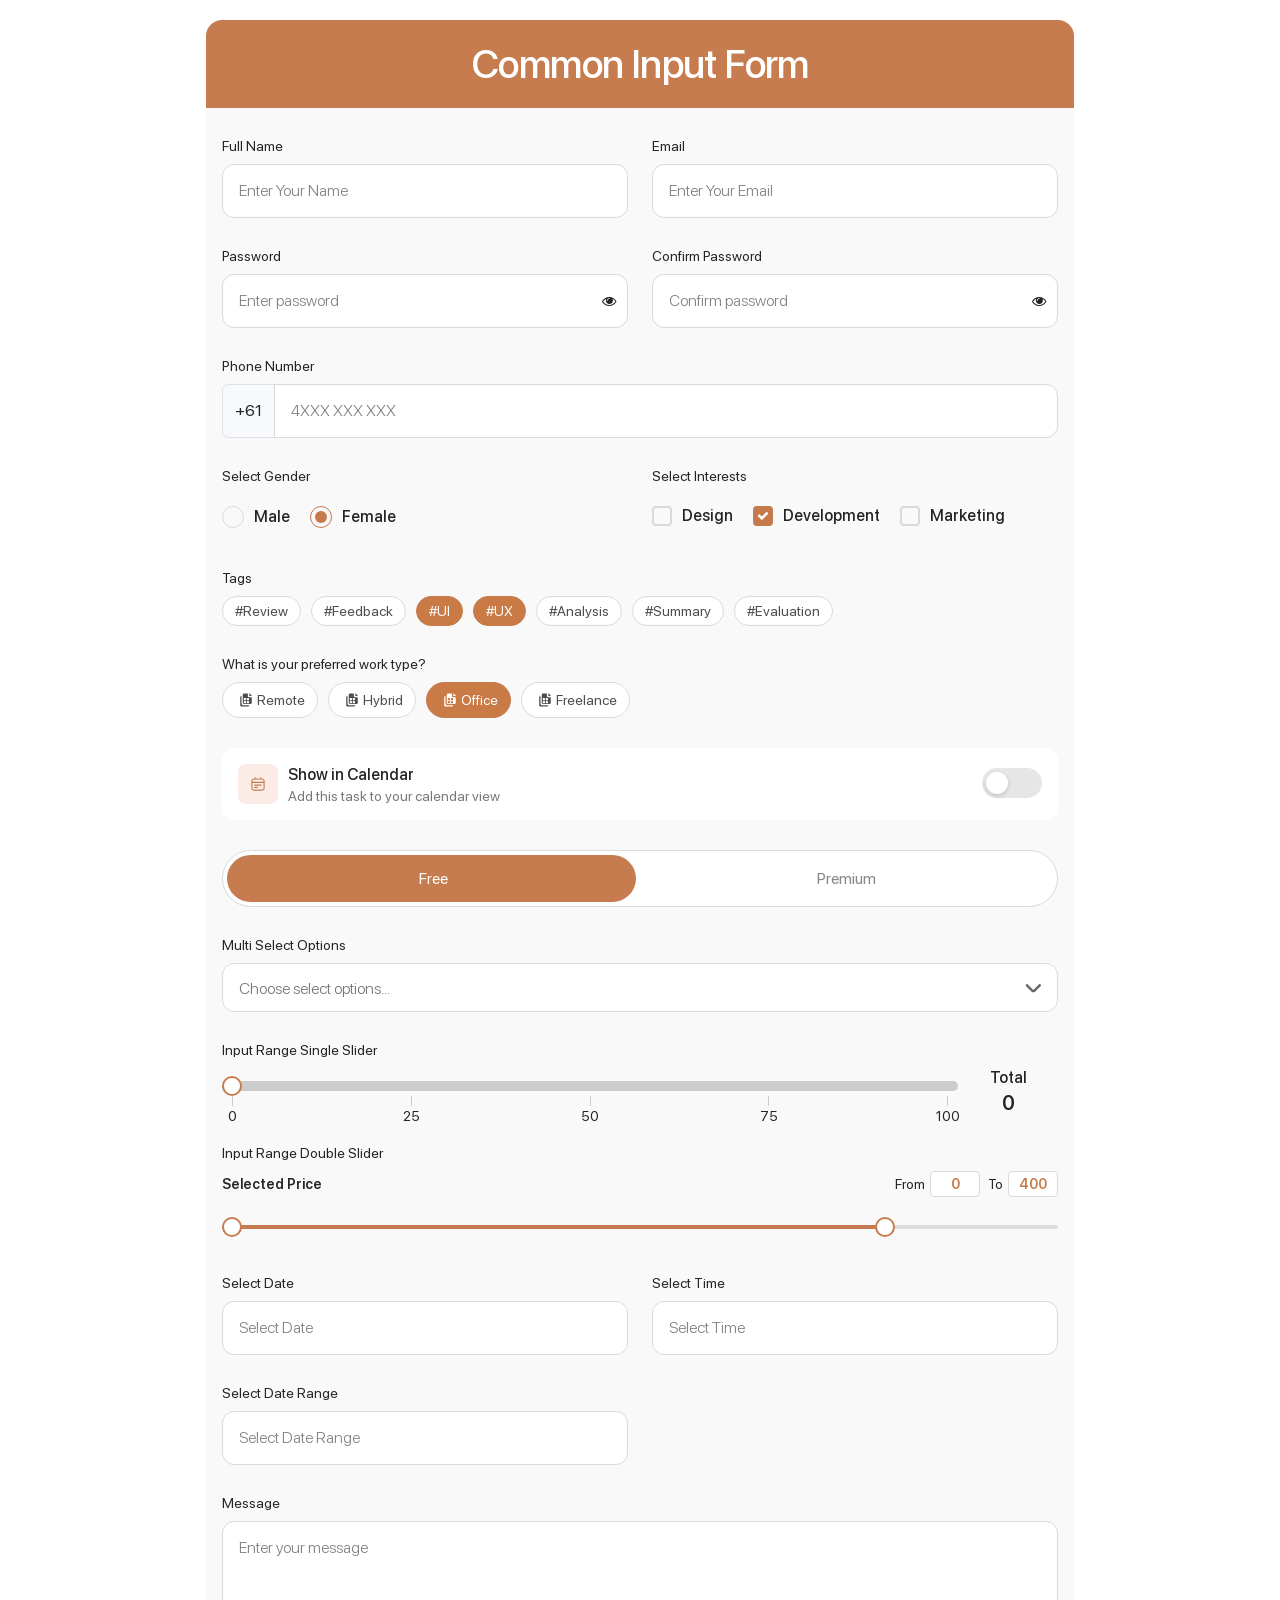
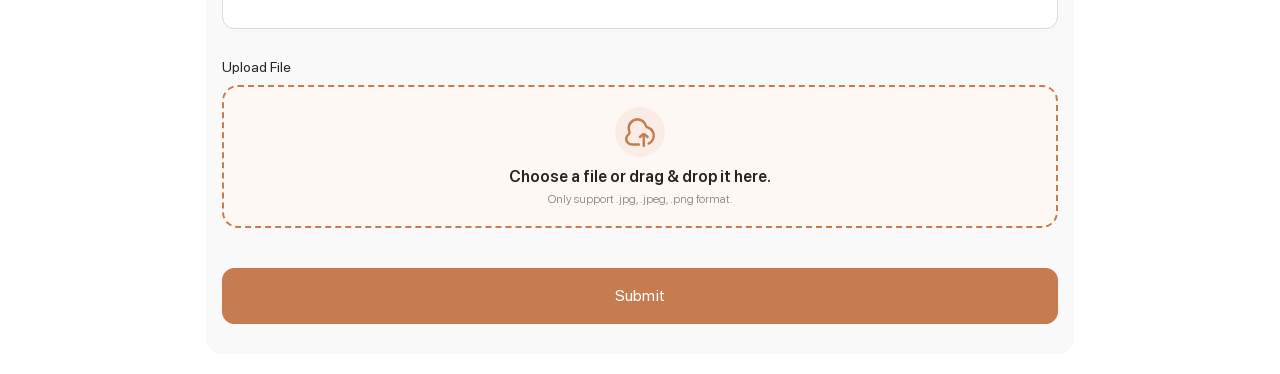
==== index.html @ 9db5db2c "keyboard hide on mobile when open date picker range" ====
<!DOCTYPE html>
<html lang="en">

<head>
    <meta charset="UTF-8">
    <meta name="viewport" content="width=device-width, initial-scale=1.0">
    <title>Common Input Form</title>

    <!-- FONT Family -->
    <link rel="stylesheet" type="text/css" href="assets/font/font-family/stylesheet.css">
    <link rel="stylesheet" type="text/css" href="assets/font/font-awesome/css/font-awesome.min.css">

    <!-- CSS Links -->
    <link rel="stylesheet" type="text/css" href="assets/css/bootstrap.min.css">
    <link rel="stylesheet" type="text/css" href="assets/css/bootstrap-datetimepicker.min.css">
    <link rel="stylesheet" type="text/css" href="assets/css/select2.min.css">
    <link rel="stylesheet" type="text/css" href="assets/css/flatpickr.min.css">
    <link rel="stylesheet" type="text/css" href="assets/css/style.css">
    <link rel="stylesheet" type="text/css" href="assets/css/media.css">

</head>

<body>
    <!-- Form -->
    <div class="form-container">
        <div class="form-wrapper">
            <div class="form-header">
                <h1 class="form-title mb-0">Common Input Form</h1>
            </div>
            <div class="form-body">
                <form action="" id="RegistrationForm" class="form">
                    <!-- Full Name & Email Field -->
                    <div class="row">
                        <div class="col-md-6">
                            <div class="field-group">
                                <label class="form-label">Full Name</label>
                                <input type="text" class="form-control border" placeholder="Enter Your Name"
                                    autocomplete="name" id="FullName">
                                <small class="error-msg" id="nameError"></small>
                            </div>

                        </div>
                        <div class="col-md-6">
                            <div class="field-group">
                                <label class="form-label">Email</label>
                                <input type="email" class="form-control border" placeholder="Enter Your Email"
                                    autocomplete="email" id="Email">
                                <small class="error-msg" id="emailError"></small>
                            </div>
                        </div>
                    </div>

                    <!-- Password Fields > Custom -->
                    <div class="row">
                        <div class="col-lg-6">
                            <div class="field-group">
                                <label class="form-label">Password</label>
                                <div class="password-wrapper">
                                    <input type="password" id="password" class="form-control border"
                                        placeholder="Enter password">
                                    <span class="toggle-password" data-target="password">
                                        <i class="fa fa-eye"></i>
                                    </span>
                                </div>
                                <small class="error-msg" id="passwordError"></small>
                            </div>
                        </div>
                        <div class="col-lg-6">
                            <!-- Confirm Password Field -->
                            <div class="field-group">
                                <label class="form-label">Confirm Password</label>
                                <div class="password-wrapper">
                                    <input type="password" id="confirmPassword" class="form-control border"
                                        placeholder="Confirm password">
                                    <span class="toggle-password" data-target="confirmPassword">
                                        <i class="fa fa-eye"></i>
                                    </span>
                                </div>
                                <small class="error-msg" id="confirmPasswordError"></small>
                            </div>
                        </div>
                    </div>
                    <!-- end -->

                    <!-- Phone number with country code (Australian format) > Custom -->
                    <div class="field-group">
                        <label class="form-label">Phone Number</label>
                        <div class="phone-wrapper">
                            <span class="country-code input-group-text">+61</span>
                            <input type="tel" id="phoneNumber" class="form-control border" placeholder="4XXX XXX XXX"
                                maxlength="12">
                        </div>
                        <small class="error-msg" id="phoneError"></small>
                    </div>
                    <!-- end -->


                    <!-- Radio Button & Checkbox v1 > Custom -->
                    <div class="row">
                        <div class="col-lg-6">
                            <!-- Radio Button > Custom -->
                            <div class="field-group">
                                <label class="form-label">Select Gender</label>
                                <div class="radio-field-wrap">
                                    <label class="option-item">
                                        <input type="radio" name="gender" value="male">
                                        <div class="radiobtn"></div>
                                        <div class="content">
                                            <h6 class="mb-0">Male</h6>
                                        </div>
                                    </label>

                                    <label class="option-item">
                                        <input type="radio" name="gender" value="female" checked>
                                        <div class="radiobtn"></div>
                                        <div class="content">
                                            <h6 class="mb-0">Female</h6>
                                        </div>
                                    </label>
                                </div>
                            </div>
                            <!-- end -->
                        </div>
                        <div class="col-lg-6">
                            <!-- Checkbox Button > Custom -->
                            <div class="field-group">
                                <label class="form-label">Select Interests</label>
                                <div class="radio-field-wrap">
                                    <label class="option-item">
                                        <input type="checkbox" value="design">
                                        <div class="checkmark"></div>
                                        <div class="content">
                                            <h6 class="mb-0">Design</h6>
                                        </div>
                                    </label>

                                    <label class="option-item">
                                        <input type="checkbox" value="development" checked>
                                        <div class="checkmark"></div>
                                        <div class="content">
                                            <h6 class="mb-0">Development</h6>
                                        </div>
                                    </label>

                                    <label class="option-item">
                                        <input type="checkbox" value="marketing">
                                        <div class="checkmark"></div>
                                        <div class="content">
                                            <h6 class="mb-0">Marketing</h6>
                                        </div>
                                    </label>
                                </div>
                            </div>

                            <!-- end -->
                        </div>
                    </div>

                    <!-- Tag-style Radio Button & Checkbox v2 > Custom -->
                    <div class="field-group">
                        <label class="form-label">Tags</label>
                        <div class="tag-group">
                            <label class="tag-item">
                                <input type="checkbox" id="tagReview" name="tags" value="Review">
                                <span class="tag">#Review</span>
                            </label>

                            <label class="tag-item">
                                <input type="checkbox" id="tagFeedback" name="tags" value="Feedback">
                                <span class="tag">#Feedback</span>
                            </label>

                            <label class="tag-item">
                                <input type="checkbox" id="tagUI" name="tags" value="UI" checked>
                                <span class="tag">#UI</span>
                            </label>

                            <label class="tag-item">
                                <input type="checkbox" id="tagUX" name="tags" value="UX" checked>
                                <span class="tag">#UX</span>
                            </label>

                            <label class="tag-item">
                                <input type="checkbox" id="tagAnalysis" name="tags" value="Analysis">
                                <span class="tag">#Analysis</span>
                            </label>

                            <label class="tag-item">
                                <input type="checkbox" id="tagSummary" name="tags" value="Summary">
                                <span class="tag">#Summary</span>
                            </label>

                            <label class="tag-item">
                                <input type="checkbox" id="tagEvaluation" name="tags" value="Evaluation">
                                <span class="tag">#Evaluation</span>
                            </label>
                        </div>

                        <small class="error-msg" id="tagError"></small>
                    </div>

                    <!-- Radio -->
                    <div class="field-group">
                        <label class="form-label">What is your preferred work type?</label>
                        <div class="tag-group">
                            <label class="tag-item">
                                <input type="radio" id="WorkRemote" name="WorkType" value="Remote">
                                <span class="tag">
                                    <svg class="tag-icon" fill="#4D4D4D" width="64px" height="64px"
                                        viewBox="0 0 100.00 100.00" xmlns="http://www.w3.org/2000/svg" stroke="#4D4D4D"
                                        stroke-width="0.001">
                                        <g id="SVGRepo_bgCarrier" stroke-width="0" />
                                        <g id="SVGRepo_tracerCarrier" stroke-linecap="round" stroke-linejoin="round"
                                            stroke="#4D4D4D" stroke-width="0.4" />
                                        <g id="SVGRepo_iconCarrier">
                                            <path
                                                d="M75.87,29.25l-9-8.88A1.13,1.13,0,0,0,66,20a1.39,1.39,0,0,0-1.38,1.38v6.38a3.89,3.89,0,0,0,3.87,3.87h6.37a1.39,1.39,0,0,0,1.38-1.38A1.66,1.66,0,0,0,75.87,29.25Z"
                                                fill-rule="evenodd" />
                                            <path
                                                d="M29.63,62.63v-31a5.84,5.84,0,0,0-5.88,5.75V74.12A5.87,5.87,0,0,0,29.63,80H58.75a5.84,5.84,0,0,0,5.88-5.75H41.25C34.88,74.25,29.63,74.25,29.63,62.63Z"
                                                fill-rule="evenodd" />
                                            <path
                                                d="M74.25,37.38H64.5a5.84,5.84,0,0,1-5.87-5.75V21.88A1.77,1.77,0,0,0,56.75,20H41.25a5.84,5.84,0,0,0-5.87,5.75V62.5a5.76,5.76,0,0,0,5.88,5.75H70.38a5.84,5.84,0,0,0,5.88-5.75V39.38A2,2,0,0,0,74.25,37.38ZM49.91,62.22a2.49,2.49,0,0,1-2.49,2.49h-5A2.49,2.49,0,0,1,40,62.22v-5a2.49,2.49,0,0,1,2.49-2.49h5a2.49,2.49,0,0,1,2.49,2.49Zm0-13.68A2.49,2.49,0,0,1,47.43,51h-5A2.49,2.49,0,0,1,40,48.54v-5a2.49,2.49,0,0,1,2.49-2.49h5a2.49,2.49,0,0,1,2.49,2.49ZM63.59,62.22A2.49,2.49,0,0,1,61.1,64.7h-5a2.49,2.49,0,0,1-2.49-2.49v-5a2.49,2.49,0,0,1,2.49-2.49h5a2.49,2.49,0,0,1,2.49,2.49Zm0-13.68A2.49,2.49,0,0,1,61.1,51h-5a2.49,2.49,0,0,1-2.49-2.49v-5a2.49,2.49,0,0,1,2.49-2.49h5a2.49,2.49,0,0,1,2.49,2.49Z"
                                                fill-rule="evenodd" />
                                        </g>
                                    </svg>
                                    Remote
                                </span>
                            </label>

                            <label class="tag-item">
                                <input type="radio" id="WorkHybrid" name="WorkType" value="Hybrid">
                                <span class="tag">
                                    <svg class="tag-icon" fill="#4D4D4D" width="64px" height="64px"
                                        viewBox="0 0 100.00 100.00" xmlns="http://www.w3.org/2000/svg" stroke="#4D4D4D"
                                        stroke-width="0.001">
                                        <g id="SVGRepo_bgCarrier" stroke-width="0" />
                                        <g id="SVGRepo_tracerCarrier" stroke-linecap="round" stroke-linejoin="round"
                                            stroke="#4D4D4D" stroke-width="0.4" />
                                        <g id="SVGRepo_iconCarrier">
                                            <path
                                                d="M75.87,29.25l-9-8.88A1.13,1.13,0,0,0,66,20a1.39,1.39,0,0,0-1.38,1.38v6.38a3.89,3.89,0,0,0,3.87,3.87h6.37a1.39,1.39,0,0,0,1.38-1.38A1.66,1.66,0,0,0,75.87,29.25Z"
                                                fill-rule="evenodd" />
                                            <path
                                                d="M29.63,62.63v-31a5.84,5.84,0,0,0-5.88,5.75V74.12A5.87,5.87,0,0,0,29.63,80H58.75a5.84,5.84,0,0,0,5.88-5.75H41.25C34.88,74.25,29.63,74.25,29.63,62.63Z"
                                                fill-rule="evenodd" />
                                            <path
                                                d="M74.25,37.38H64.5a5.84,5.84,0,0,1-5.87-5.75V21.88A1.77,1.77,0,0,0,56.75,20H41.25a5.84,5.84,0,0,0-5.87,5.75V62.5a5.76,5.76,0,0,0,5.88,5.75H70.38a5.84,5.84,0,0,0,5.88-5.75V39.38A2,2,0,0,0,74.25,37.38ZM49.91,62.22a2.49,2.49,0,0,1-2.49,2.49h-5A2.49,2.49,0,0,1,40,62.22v-5a2.49,2.49,0,0,1,2.49-2.49h5a2.49,2.49,0,0,1,2.49,2.49Zm0-13.68A2.49,2.49,0,0,1,47.43,51h-5A2.49,2.49,0,0,1,40,48.54v-5a2.49,2.49,0,0,1,2.49-2.49h5a2.49,2.49,0,0,1,2.49,2.49ZM63.59,62.22A2.49,2.49,0,0,1,61.1,64.7h-5a2.49,2.49,0,0,1-2.49-2.49v-5a2.49,2.49,0,0,1,2.49-2.49h5a2.49,2.49,0,0,1,2.49,2.49Zm0-13.68A2.49,2.49,0,0,1,61.1,51h-5a2.49,2.49,0,0,1-2.49-2.49v-5a2.49,2.49,0,0,1,2.49-2.49h5a2.49,2.49,0,0,1,2.49,2.49Z"
                                                fill-rule="evenodd" />
                                        </g>
                                    </svg>
                                    Hybrid
                                </span>
                            </label>

                            <label class="tag-item">
                                <input type="radio" id="WorkOffice" name="WorkType" value="Office" checked>
                                <span class="tag">
                                    <svg class="tag-icon" fill="#4D4D4D" width="64px" height="64px"
                                        viewBox="0 0 100.00 100.00" xmlns="http://www.w3.org/2000/svg" stroke="#4D4D4D"
                                        stroke-width="0.001">
                                        <g id="SVGRepo_bgCarrier" stroke-width="0" />
                                        <g id="SVGRepo_tracerCarrier" stroke-linecap="round" stroke-linejoin="round"
                                            stroke="#4D4D4D" stroke-width="0.4" />
                                        <g id="SVGRepo_iconCarrier">
                                            <path
                                                d="M75.87,29.25l-9-8.88A1.13,1.13,0,0,0,66,20a1.39,1.39,0,0,0-1.38,1.38v6.38a3.89,3.89,0,0,0,3.87,3.87h6.37a1.39,1.39,0,0,0,1.38-1.38A1.66,1.66,0,0,0,75.87,29.25Z"
                                                fill-rule="evenodd" />
                                            <path
                                                d="M29.63,62.63v-31a5.84,5.84,0,0,0-5.88,5.75V74.12A5.87,5.87,0,0,0,29.63,80H58.75a5.84,5.84,0,0,0,5.88-5.75H41.25C34.88,74.25,29.63,74.25,29.63,62.63Z"
                                                fill-rule="evenodd" />
                                            <path
                                                d="M74.25,37.38H64.5a5.84,5.84,0,0,1-5.87-5.75V21.88A1.77,1.77,0,0,0,56.75,20H41.25a5.84,5.84,0,0,0-5.87,5.75V62.5a5.76,5.76,0,0,0,5.88,5.75H70.38a5.84,5.84,0,0,0,5.88-5.75V39.38A2,2,0,0,0,74.25,37.38ZM49.91,62.22a2.49,2.49,0,0,1-2.49,2.49h-5A2.49,2.49,0,0,1,40,62.22v-5a2.49,2.49,0,0,1,2.49-2.49h5a2.49,2.49,0,0,1,2.49,2.49Zm0-13.68A2.49,2.49,0,0,1,47.43,51h-5A2.49,2.49,0,0,1,40,48.54v-5a2.49,2.49,0,0,1,2.49-2.49h5a2.49,2.49,0,0,1,2.49,2.49ZM63.59,62.22A2.49,2.49,0,0,1,61.1,64.7h-5a2.49,2.49,0,0,1-2.49-2.49v-5a2.49,2.49,0,0,1,2.49-2.49h5a2.49,2.49,0,0,1,2.49,2.49Zm0-13.68A2.49,2.49,0,0,1,61.1,51h-5a2.49,2.49,0,0,1-2.49-2.49v-5a2.49,2.49,0,0,1,2.49-2.49h5a2.49,2.49,0,0,1,2.49,2.49Z"
                                                fill-rule="evenodd" />
                                        </g>
                                    </svg>
                                    Office
                                </span>
                            </label>

                            <label class="tag-item">
                                <input type="radio" id="WorkFreelance" name="WorkType" value="Freelance">
                                <span class="tag">
                                    <svg class="tag-icon" fill="#4D4D4D" width="64px" height="64px"
                                        viewBox="0 0 100.00 100.00" xmlns="http://www.w3.org/2000/svg" stroke="#4D4D4D"
                                        stroke-width="0.001">
                                        <g id="SVGRepo_bgCarrier" stroke-width="0" />
                                        <g id="SVGRepo_tracerCarrier" stroke-linecap="round" stroke-linejoin="round"
                                            stroke="#4D4D4D" stroke-width="0.4" />
                                        <g id="SVGRepo_iconCarrier">
                                            <path
                                                d="M75.87,29.25l-9-8.88A1.13,1.13,0,0,0,66,20a1.39,1.39,0,0,0-1.38,1.38v6.38a3.89,3.89,0,0,0,3.87,3.87h6.37a1.39,1.39,0,0,0,1.38-1.38A1.66,1.66,0,0,0,75.87,29.25Z"
                                                fill-rule="evenodd" />
                                            <path
                                                d="M29.63,62.63v-31a5.84,5.84,0,0,0-5.88,5.75V74.12A5.87,5.87,0,0,0,29.63,80H58.75a5.84,5.84,0,0,0,5.88-5.75H41.25C34.88,74.25,29.63,74.25,29.63,62.63Z"
                                                fill-rule="evenodd" />
                                            <path
                                                d="M74.25,37.38H64.5a5.84,5.84,0,0,1-5.87-5.75V21.88A1.77,1.77,0,0,0,56.75,20H41.25a5.84,5.84,0,0,0-5.87,5.75V62.5a5.76,5.76,0,0,0,5.88,5.75H70.38a5.84,5.84,0,0,0,5.88-5.75V39.38A2,2,0,0,0,74.25,37.38ZM49.91,62.22a2.49,2.49,0,0,1-2.49,2.49h-5A2.49,2.49,0,0,1,40,62.22v-5a2.49,2.49,0,0,1,2.49-2.49h5a2.49,2.49,0,0,1,2.49,2.49Zm0-13.68A2.49,2.49,0,0,1,47.43,51h-5A2.49,2.49,0,0,1,40,48.54v-5a2.49,2.49,0,0,1,2.49-2.49h5a2.49,2.49,0,0,1,2.49,2.49ZM63.59,62.22A2.49,2.49,0,0,1,61.1,64.7h-5a2.49,2.49,0,0,1-2.49-2.49v-5a2.49,2.49,0,0,1,2.49-2.49h5a2.49,2.49,0,0,1,2.49,2.49Zm0-13.68A2.49,2.49,0,0,1,61.1,51h-5a2.49,2.49,0,0,1-2.49-2.49v-5a2.49,2.49,0,0,1,2.49-2.49h5a2.49,2.49,0,0,1,2.49,2.49Z"
                                                fill-rule="evenodd" />
                                        </g>
                                    </svg>
                                    Freelance
                                </span>
                            </label>
                        </div>
                        <small class="error-msg" id="WorkTypeError"></small>
                    </div>

                    <!-- Toggle Button Fields > Custom -->
                    <div class="field-group">
                        <div class="toggle-card">
                            <div class="toggle-content">
                                <div class="icon-box">
                                    <img src="./assets/images/cal-img.svg" alt="">
                                </div>
                                <div class="text-content">
                                    <span class="subtitle">Show in Calendar</span>
                                    <p class="mt-1 mb-0">Add this task to your calendar view</p>
                                </div>
                            </div>

                            <label class="switch">
                                <input type="checkbox" id="calendarToggle" class="checkbox">
                                <span class="toggleslide"></span>
                            </label>
                        </div>
                    </div>
                    <!-- end -->

                    <!-- Toggle Input Switch > Custom -->
                    <div class="field-group">
                        <div class="switch-toggle-wrap">
                            <label class="switch-toggle-label free">
                                <input type="radio" name="plan" value="free" checked>
                                <span class="labeltext">Free</span>
                            </label>

                            <label class="switch-toggle-label premium">
                                <input type="radio" name="plan" value="premium">
                                <span class="labeltext">Premium</span>
                            </label>
                            <span class="slide-bg"></span>
                        </div>
                    </div>
                    <!-- end -->

                    <!-- Multi Select Dropdown Fields > Custom -->
                    <div class="field-group">
                        <label class="form-label">Multi Select Options</label>
                        <div class="custom-multiselect">
                            <select name="customSelect" id="customSelect" class="form-control border" multiple>
                                <option value="Meetings">#Meetings</option>
                                <option value="Work">#Work</option>
                                <option value="Clients">#Clients</option>
                                <option value="Review">#Review</option>
                                <option value="Feedback">#Feedback</option>
                                <option value="Analysis">#Analysis</option>
                            </select>
                        </div>
                    </div>
                    <!-- end -->

                    <!-- Input Range Single Slider -->
                    <div class="field-group">
                        <label class="form-label">Input Range Single Slider</label>
                        <div class="input-range-slider">

                            <div class="range-slider">
                                <input type="range" min="0" max="100" value="0" class="range-input" id="range"
                                    step="25" />
                                <div class="sliderticks">
                                    <span>0</span>
                                    <span>25</span>
                                    <span>50</span>
                                    <span>75</span>
                                    <span>100</span>
                                </div>
                            </div>

                            <div class="total-value">
                                <p class="mb-1">Total</p>
                                <div class="value">0</div>
                            </div>
                        </div>
                    </div>
                    <!-- end -->

                    <!-- Input Range Double Slider -->
                    <div class="field-group">
                        <label class="form-label">Input Range Double Slider</label>
                        <div class="double-range-slider">
                            <div class="vals-row">
                                <p class="mb-0 fw-semibold">Selected Price</p>
                                <div class="value-selected-range">
                                    <span class="val-badge" id="val_min">From
                                        <input type="number" class="marktext" id="input_min" value="0" min="0"
                                            max="500" />
                                    </span>
                                    <span class="val-badge" id="val_max">To
                                        <input type="number" class="marktext" id="input_max" value="400" min="0"
                                            max="500" />
                                    </span>
                                </div>
                            </div>
                            <!-- <div id="minMsg"></div> -->

                            <div class="double-range-wrap range-slider">
                                <div class="track-bg"></div>
                                <div class="track-fill" id="fill"></div>
                                <input type="range" min="0" max="500" value="0" class="range-input" id="range_min"
                                    step="1" />
                                <input type="range" min="0" max="500" value="400" class="range-input" id="range_max"
                                    step="1" />
                            </div>
                        </div>
                    </div>
                    <!-- end -->

                    <!-- Date Picker using flatpickr library-->
                    <!-- <div class="field-group">
                        <label class="form-label">Select Date</label>
                        <input id="datepicker" placeholder="Select date" class="form-control border datepicker">
                    </div> -->

                    <!-- Custom Create Date,Time Picker -->
                    <div class="field-group">
                        <div class="row">
                            <div class="col-sm-6 mb-3 mb-sm-0">
                                <div class="custom-datetime">
                                    <label class="form-label">Select Date</label>
                                    <input type="text" class="form-control border custom_date_pickr" id="myDatePicker"
                                        name="myDatePicker" placeholder="Select Date">
                                </div>
                            </div>
                            <div class="col-sm-6 mb-sm-0">
                                <div class="custom-datetime">
                                    <label class="form-label">Select Time</label>
                                    <input type="text" class="form-control border custom_time_pickr" id="myTimePicker"
                                        name="myTimePicker" placeholder="Select Time">
                                </div>
                            </div>
                        </div>
                    </div>

                    <!-- Custom Create Date range Picker -->
                    <div class="field-group">
                        <div class="row">
                            <div class="col-sm-6 mb-sm-0">
                                <div class="custom-datetime">
                                    <label class="form-label">Select Date Range</label>
                                    <div class="input-daterange">
                                        <input type="text" class="form-control border custom_date_range_pickr"
                                            id="myDateRange" name="myDateRange" placeholder="Select Date Range">
                                    </div>
                                </div>
                            </div>
                        </div>
                    </div>

                    <!-- Textarea Field -->
                    <div class="field-group">
                        <label class="form-label">Message</label>
                        <textarea class="form-control border" placeholder="Enter your message" id="message"
                            name="message" rows="4" maxlength="200"></textarea>
                        <small class="error-msg" id="messageError"></small>
                    </div>
                    <!-- end -->

                    <!-- Upload Document > Custom -->
                    <div class="field-group file-upload-field">
                        <label class="form-label">Upload File</label>
                        <div class="upload-box" id="uploadBox">
                            <input type="file" id="fileInput" multiple hidden>
                            <img src="assets/images/file-upload-icon.svg" alt="file upload icon"
                                class="file-upload-icon">
                            <p>Choose a file or drag & drop it here.</p>
                            <small>Only support .jpg, .jpeg, .png format.</small>
                        </div>
                        <div id="filePreview"></div>
                    </div>

                    <!-- end -->

                    <button type="submit" id="submitBtn" class="btn btn-submit">
                        <span class="btn-submittext">Submit</span>
                        <span class="btn-loader"></span>
                    </button>
                    <!-- Success Message -->
                    <span id="formMsg" class="form-msg"></span>

                </form>
            </div>
        </div>
    </div>

    <!-- JS Script Links -->
    <script src="assets/js/jquery.min.js"></script>
    <script src="assets/js/moment.min.js"></script>
    <script src="assets/js/bootstrap.bundle.min.js"></script>
    <script src="assets/js/select2.min.js"></script>
    <script src="assets/js/flatpickr.js"></script>
    <script src="assets/js/bootstrap-datetimepicker.min.js"></script>
    <script src="assets/js/custom.js" defer></script>

</body>

</html>
---- assets/font/font-family/stylesheet.css ----
@font-face {
    font-family: 'SFProDisplay';
    src: url('SFProDisplay-Semibold.woff2') format('woff2'),
        url('SFProDisplay-Semibold.woff') format('woff');
    font-weight: 600;
    font-style: normal;
    font-display: swap;
}

@font-face {
    font-family: 'SFProDisplay';
    src: url('SFProDisplay-Bold.woff2') format('woff2'),
        url('SFProDisplay-Bold.woff') format('woff');
    font-weight: bold;
    font-style: normal;
    font-display: swap;
}

@font-face {
    font-family: 'SFProDisplay';
    src: url('SFProDisplay-Medium.woff2') format('woff2'),
        url('SFProDisplay-Medium.woff') format('woff');
    font-weight: 500;
    font-style: normal;
    font-display: swap;
}

@font-face {
    font-family: 'SFProDisplay';
    src: url('SFProDisplay-Regular.woff2') format('woff2'),
        url('SFProDisplay-Regular.woff') format('woff');
    font-weight: normal;
    font-style: normal;
    font-display: swap;
}

@font-face {
    font-family: 'SFProDisplay';
    src: url('SFProDisplay-Thin.woff2') format('woff2'),
        url('SFProDisplay-Thin.woff') format('woff');
    font-weight: 100;
    font-style: normal;
    font-display: swap;
}

@font-face {
    font-family: 'SFProDisplay';
    src: url('SFProDisplay-Light.woff2') format('woff2'),
        url('SFProDisplay-Light.woff') format('woff');
    font-weight: 300;
    font-style: normal;
    font-display: swap;
}
---- assets/css/flatpickr.min.css ----
.flatpickr-calendar{background:transparent;opacity:0;display:none;text-align:center;visibility:hidden;padding:0;-webkit-animation:none;animation:none;direction:ltr;border:0;font-size:14px;line-height:24px;border-radius:5px;position:absolute;width:307.875px;-webkit-box-sizing:border-box;box-sizing:border-box;-ms-touch-action:manipulation;touch-action:manipulation;background:#fff;-webkit-box-shadow:1px 0 0 #e6e6e6,-1px 0 0 #e6e6e6,0 1px 0 #e6e6e6,0 -1px 0 #e6e6e6,0 3px 13px rgba(0,0,0,0.08);box-shadow:1px 0 0 #e6e6e6,-1px 0 0 #e6e6e6,0 1px 0 #e6e6e6,0 -1px 0 #e6e6e6,0 3px 13px rgba(0,0,0,0.08)}.flatpickr-calendar.open,.flatpickr-calendar.inline{opacity:1;max-height:640px;visibility:visible}.flatpickr-calendar.open{display:inline-block;z-index:99999}.flatpickr-calendar.animate.open{-webkit-animation:fpFadeInDown 300ms cubic-bezier(.23,1,.32,1);animation:fpFadeInDown 300ms cubic-bezier(.23,1,.32,1)}.flatpickr-calendar.inline{display:block;position:relative;top:2px}.flatpickr-calendar.static{position:absolute;top:calc(100% + 2px)}.flatpickr-calendar.static.open{z-index:999;display:block}.flatpickr-calendar.multiMonth .flatpickr-days .dayContainer:nth-child(n+1) .flatpickr-day.inRange:nth-child(7n+7){-webkit-box-shadow:none !important;box-shadow:none !important}.flatpickr-calendar.multiMonth .flatpickr-days .dayContainer:nth-child(n+2) .flatpickr-day.inRange:nth-child(7n+1){-webkit-box-shadow:-2px 0 0 #e6e6e6,5px 0 0 #e6e6e6;box-shadow:-2px 0 0 #e6e6e6,5px 0 0 #e6e6e6}.flatpickr-calendar .hasWeeks .dayContainer,.flatpickr-calendar .hasTime .dayContainer{border-bottom:0;border-bottom-right-radius:0;border-bottom-left-radius:0}.flatpickr-calendar .hasWeeks .dayContainer{border-left:0}.flatpickr-calendar.hasTime .flatpickr-time{height:40px;border-top:1px solid #e6e6e6}.flatpickr-calendar.noCalendar.hasTime .flatpickr-time{height:auto}.flatpickr-calendar:before,.flatpickr-calendar:after{position:absolute;display:block;pointer-events:none;border:solid transparent;content:'';height:0;width:0;left:22px}.flatpickr-calendar.rightMost:before,.flatpickr-calendar.arrowRight:before,.flatpickr-calendar.rightMost:after,.flatpickr-calendar.arrowRight:after{left:auto;right:22px}.flatpickr-calendar.arrowCenter:before,.flatpickr-calendar.arrowCenter:after{left:50%;right:50%}.flatpickr-calendar:before{border-width:5px;margin:0 -5px}.flatpickr-calendar:after{border-width:4px;margin:0 -4px}.flatpickr-calendar.arrowTop:before,.flatpickr-calendar.arrowTop:after{bottom:100%}.flatpickr-calendar.arrowTop:before{border-bottom-color:#e6e6e6}.flatpickr-calendar.arrowTop:after{border-bottom-color:#fff}.flatpickr-calendar.arrowBottom:before,.flatpickr-calendar.arrowBottom:after{top:100%}.flatpickr-calendar.arrowBottom:before{border-top-color:#e6e6e6}.flatpickr-calendar.arrowBottom:after{border-top-color:#fff}.flatpickr-calendar:focus{outline:0}.flatpickr-wrapper{position:relative;display:inline-block}.flatpickr-months{display:-webkit-box;display:-webkit-flex;display:-ms-flexbox;display:flex}.flatpickr-months .flatpickr-month{background:transparent;color:rgba(0,0,0,0.9);fill:rgba(0,0,0,0.9);height:34px;line-height:1;text-align:center;position:relative;-webkit-user-select:none;-moz-user-select:none;-ms-user-select:none;user-select:none;overflow:hidden;-webkit-box-flex:1;-webkit-flex:1;-ms-flex:1;flex:1}.flatpickr-months .flatpickr-prev-month,.flatpickr-months .flatpickr-next-month{-webkit-user-select:none;-moz-user-select:none;-ms-user-select:none;user-select:none;text-decoration:none;cursor:pointer;position:absolute;top:0;height:34px;padding:10px;z-index:3;color:rgba(0,0,0,0.9);fill:rgba(0,0,0,0.9)}.flatpickr-months .flatpickr-prev-month.flatpickr-disabled,.flatpickr-months .flatpickr-next-month.flatpickr-disabled{display:none}.flatpickr-months .flatpickr-prev-month i,.flatpickr-months .flatpickr-next-month i{position:relative}.flatpickr-months .flatpickr-prev-month.flatpickr-prev-month,.flatpickr-months .flatpickr-next-month.flatpickr-prev-month{/*
      /*rtl:begin:ignore*/left:0/*
      /*rtl:end:ignore*/}/*
      /*rtl:begin:ignore*/
/*
      /*rtl:end:ignore*/
.flatpickr-months .flatpickr-prev-month.flatpickr-next-month,.flatpickr-months .flatpickr-next-month.flatpickr-next-month{/*
      /*rtl:begin:ignore*/right:0/*
      /*rtl:end:ignore*/}/*
      /*rtl:begin:ignore*/
/*
      /*rtl:end:ignore*/
.flatpickr-months .flatpickr-prev-month:hover,.flatpickr-months .flatpickr-next-month:hover{color:#959ea9}.flatpickr-months .flatpickr-prev-month:hover svg,.flatpickr-months .flatpickr-next-month:hover svg{fill:#f64747}.flatpickr-months .flatpickr-prev-month svg,.flatpickr-months .flatpickr-next-month svg{width:14px;height:14px}.flatpickr-months .flatpickr-prev-month svg path,.flatpickr-months .flatpickr-next-month svg path{-webkit-transition:fill .1s;transition:fill .1s;fill:inherit}.numInputWrapper{position:relative;height:auto}.numInputWrapper input,.numInputWrapper span{display:inline-block}.numInputWrapper input{width:100%}.numInputWrapper input::-ms-clear{display:none}.numInputWrapper input::-webkit-outer-spin-button,.numInputWrapper input::-webkit-inner-spin-button{margin:0;-webkit-appearance:none}.numInputWrapper span{position:absolute;right:0;width:14px;padding:0 4px 0 2px;height:50%;line-height:50%;opacity:0;cursor:pointer;border:1px solid rgba(57,57,57,0.15);-webkit-box-sizing:border-box;box-sizing:border-box}.numInputWrapper span:hover{background:rgba(0,0,0,0.1)}.numInputWrapper span:active{background:rgba(0,0,0,0.2)}.numInputWrapper span:after{display:block;content:"";position:absolute}.numInputWrapper span.arrowUp{top:0;border-bottom:0}.numInputWrapper span.arrowUp:after{border-left:4px solid transparent;border-right:4px solid transparent;border-bottom:4px solid rgba(57,57,57,0.6);top:26%}.numInputWrapper span.arrowDown{top:50%}.numInputWrapper span.arrowDown:after{border-left:4px solid transparent;border-right:4px solid transparent;border-top:4px solid rgba(57,57,57,0.6);top:40%}.numInputWrapper span svg{width:inherit;height:auto}.numInputWrapper span svg path{fill:rgba(0,0,0,0.5)}.numInputWrapper:hover{background:rgba(0,0,0,0.05)}.numInputWrapper:hover span{opacity:1}.flatpickr-current-month{font-size:135%;line-height:inherit;font-weight:300;color:inherit;position:absolute;width:75%;left:12.5%;padding:7.48px 0 0 0;line-height:1;height:34px;display:inline-block;text-align:center;-webkit-transform:translate3d(0,0,0);transform:translate3d(0,0,0)}.flatpickr-current-month span.cur-month{font-family:inherit;font-weight:700;color:inherit;display:inline-block;margin-left:.5ch;padding:0}.flatpickr-current-month span.cur-month:hover{background:rgba(0,0,0,0.05)}.flatpickr-current-month .numInputWrapper{width:6ch;width:7ch\0;display:inline-block}.flatpickr-current-month .numInputWrapper span.arrowUp:after{border-bottom-color:rgba(0,0,0,0.9)}.flatpickr-current-month .numInputWrapper span.arrowDown:after{border-top-color:rgba(0,0,0,0.9)}.flatpickr-current-month input.cur-year{background:transparent;-webkit-box-sizing:border-box;box-sizing:border-box;color:inherit;cursor:text;padding:0 0 0 .5ch;margin:0;display:inline-block;font-size:inherit;font-family:inherit;font-weight:300;line-height:inherit;height:auto;border:0;border-radius:0;vertical-align:initial;-webkit-appearance:textfield;-moz-appearance:textfield;appearance:textfield}.flatpickr-current-month input.cur-year:focus{outline:0}.flatpickr-current-month input.cur-year[disabled],.flatpickr-current-month input.cur-year[disabled]:hover{font-size:100%;color:rgba(0,0,0,0.5);background:transparent;pointer-events:none}.flatpickr-current-month .flatpickr-monthDropdown-months{appearance:menulist;background:transparent;border:none;border-radius:0;box-sizing:border-box;color:inherit;cursor:pointer;font-size:inherit;font-family:inherit;font-weight:300;height:auto;line-height:inherit;margin:-1px 0 0 0;outline:none;padding:0 0 0 .5ch;position:relative;vertical-align:initial;-webkit-box-sizing:border-box;-webkit-appearance:menulist;-moz-appearance:menulist;width:auto}.flatpickr-current-month .flatpickr-monthDropdown-months:focus,.flatpickr-current-month .flatpickr-monthDropdown-months:active{outline:none}.flatpickr-current-month .flatpickr-monthDropdown-months:hover{background:rgba(0,0,0,0.05)}.flatpickr-current-month .flatpickr-monthDropdown-months .flatpickr-monthDropdown-month{background-color:transparent;outline:none;padding:0}.flatpickr-weekdays{background:transparent;text-align:center;overflow:hidden;width:100%;display:-webkit-box;display:-webkit-flex;display:-ms-flexbox;display:flex;-webkit-box-align:center;-webkit-align-items:center;-ms-flex-align:center;align-items:center;height:28px}.flatpickr-weekdays .flatpickr-weekdaycontainer{display:-webkit-box;display:-webkit-flex;display:-ms-flexbox;display:flex;-webkit-box-flex:1;-webkit-flex:1;-ms-flex:1;flex:1}span.flatpickr-weekday{cursor:default;font-size:90%;background:transparent;color:rgba(0,0,0,0.54);line-height:1;margin:0;text-align:center;display:block;-webkit-box-flex:1;-webkit-flex:1;-ms-flex:1;flex:1;font-weight:bolder}.dayContainer,.flatpickr-weeks{padding:1px 0 0 0}.flatpickr-days{position:relative;overflow:hidden;display:-webkit-box;display:-webkit-flex;display:-ms-flexbox;display:flex;-webkit-box-align:start;-webkit-align-items:flex-start;-ms-flex-align:start;align-items:flex-start;width:307.875px}.flatpickr-days:focus{outline:0}.dayContainer{padding:0;outline:0;text-align:left;width:307.875px;min-width:307.875px;max-width:307.875px;-webkit-box-sizing:border-box;box-sizing:border-box;display:inline-block;display:-ms-flexbox;display:-webkit-box;display:-webkit-flex;display:flex;-webkit-flex-wrap:wrap;flex-wrap:wrap;-ms-flex-wrap:wrap;-ms-flex-pack:justify;-webkit-justify-content:space-around;justify-content:space-around;-webkit-transform:translate3d(0,0,0);transform:translate3d(0,0,0);opacity:1}.dayContainer + .dayContainer{-webkit-box-shadow:-1px 0 0 #e6e6e6;box-shadow:-1px 0 0 #e6e6e6}.flatpickr-day{background:none;border:1px solid transparent;border-radius:150px;-webkit-box-sizing:border-box;box-sizing:border-box;color:#393939;cursor:pointer;font-weight:400;width:14.2857143%;-webkit-flex-basis:14.2857143%;-ms-flex-preferred-size:14.2857143%;flex-basis:14.2857143%;max-width:39px;height:39px;line-height:39px;margin:0;display:inline-block;position:relative;-webkit-box-pack:center;-webkit-justify-content:center;-ms-flex-pack:center;justify-content:center;text-align:center}.flatpickr-day.inRange,.flatpickr-day.prevMonthDay.inRange,.flatpickr-day.nextMonthDay.inRange,.flatpickr-day.today.inRange,.flatpickr-day.prevMonthDay.today.inRange,.flatpickr-day.nextMonthDay.today.inRange,.flatpickr-day:hover,.flatpickr-day.prevMonthDay:hover,.flatpickr-day.nextMonthDay:hover,.flatpickr-day:focus,.flatpickr-day.prevMonthDay:focus,.flatpickr-day.nextMonthDay:focus{cursor:pointer;outline:0;background:#e6e6e6;border-color:#e6e6e6}.flatpickr-day.today{border-color:#959ea9}.flatpickr-day.today:hover,.flatpickr-day.today:focus{border-color:#959ea9;background:#959ea9;color:#fff}.flatpickr-day.selected,.flatpickr-day.startRange,.flatpickr-day.endRange,.flatpickr-day.selected.inRange,.flatpickr-day.startRange.inRange,.flatpickr-day.endRange.inRange,.flatpickr-day.selected:focus,.flatpickr-day.startRange:focus,.flatpickr-day.endRange:focus,.flatpickr-day.selected:hover,.flatpickr-day.startRange:hover,.flatpickr-day.endRange:hover,.flatpickr-day.selected.prevMonthDay,.flatpickr-day.startRange.prevMonthDay,.flatpickr-day.endRange.prevMonthDay,.flatpickr-day.selected.nextMonthDay,.flatpickr-day.startRange.nextMonthDay,.flatpickr-day.endRange.nextMonthDay{background:#569ff7;-webkit-box-shadow:none;box-shadow:none;color:#fff;border-color:#569ff7}.flatpickr-day.selected.startRange,.flatpickr-day.startRange.startRange,.flatpickr-day.endRange.startRange{border-radius:50px 0 0 50px}.flatpickr-day.selected.endRange,.flatpickr-day.startRange.endRange,.flatpickr-day.endRange.endRange{border-radius:0 50px 50px 0}.flatpickr-day.selected.startRange + .endRange:not(:nth-child(7n+1)),.flatpickr-day.startRange.startRange + .endRange:not(:nth-child(7n+1)),.flatpickr-day.endRange.startRange + .endRange:not(:nth-child(7n+1)){-webkit-box-shadow:-10px 0 0 #569ff7;box-shadow:-10px 0 0 #569ff7}.flatpickr-day.selected.startRange.endRange,.flatpickr-day.startRange.startRange.endRange,.flatpickr-day.endRange.startRange.endRange{border-radius:50px}.flatpickr-day.inRange{border-radius:0;-webkit-box-shadow:-5px 0 0 #e6e6e6,5px 0 0 #e6e6e6;box-shadow:-5px 0 0 #e6e6e6,5px 0 0 #e6e6e6}.flatpickr-day.flatpickr-disabled,.flatpickr-day.flatpickr-disabled:hover,.flatpickr-day.prevMonthDay,.flatpickr-day.nextMonthDay,.flatpickr-day.notAllowed,.flatpickr-day.notAllowed.prevMonthDay,.flatpickr-day.notAllowed.nextMonthDay{color:rgba(57,57,57,0.3);background:transparent;border-color:transparent;cursor:default}.flatpickr-day.flatpickr-disabled,.flatpickr-day.flatpickr-disabled:hover{cursor:not-allowed;color:rgba(57,57,57,0.1)}.flatpickr-day.week.selected{border-radius:0;-webkit-box-shadow:-5px 0 0 #569ff7,5px 0 0 #569ff7;box-shadow:-5px 0 0 #569ff7,5px 0 0 #569ff7}.flatpickr-day.hidden{visibility:hidden}.rangeMode .flatpickr-day{margin-top:1px}.flatpickr-weekwrapper{float:left}.flatpickr-weekwrapper .flatpickr-weeks{padding:0 12px;-webkit-box-shadow:1px 0 0 #e6e6e6;box-shadow:1px 0 0 #e6e6e6}.flatpickr-weekwrapper .flatpickr-weekday{float:none;width:100%;line-height:28px}.flatpickr-weekwrapper span.flatpickr-day,.flatpickr-weekwrapper span.flatpickr-day:hover{display:block;width:100%;max-width:none;color:rgba(57,57,57,0.3);background:transparent;cursor:default;border:none}.flatpickr-innerContainer{display:block;display:-webkit-box;display:-webkit-flex;display:-ms-flexbox;display:flex;-webkit-box-sizing:border-box;box-sizing:border-box;overflow:hidden}.flatpickr-rContainer{display:inline-block;padding:0;-webkit-box-sizing:border-box;box-sizing:border-box}.flatpickr-time{text-align:center;outline:0;display:block;height:0;line-height:40px;max-height:40px;-webkit-box-sizing:border-box;box-sizing:border-box;overflow:hidden;display:-webkit-box;display:-webkit-flex;display:-ms-flexbox;display:flex}.flatpickr-time:after{content:"";display:table;clear:both}.flatpickr-time .numInputWrapper{-webkit-box-flex:1;-webkit-flex:1;-ms-flex:1;flex:1;width:40%;height:40px;float:left}.flatpickr-time .numInputWrapper span.arrowUp:after{border-bottom-color:#393939}.flatpickr-time .numInputWrapper span.arrowDown:after{border-top-color:#393939}.flatpickr-time.hasSeconds .numInputWrapper{width:26%}.flatpickr-time.time24hr .numInputWrapper{width:49%}.flatpickr-time input{background:transparent;-webkit-box-shadow:none;box-shadow:none;border:0;border-radius:0;text-align:center;margin:0;padding:0;height:inherit;line-height:inherit;color:#393939;font-size:14px;position:relative;-webkit-box-sizing:border-box;box-sizing:border-box;-webkit-appearance:textfield;-moz-appearance:textfield;appearance:textfield}.flatpickr-time input.flatpickr-hour{font-weight:bold}.flatpickr-time input.flatpickr-minute,.flatpickr-time input.flatpickr-second{font-weight:400}.flatpickr-time input:focus{outline:0;border:0}.flatpickr-time .flatpickr-time-separator,.flatpickr-time .flatpickr-am-pm{height:inherit;float:left;line-height:inherit;color:#393939;font-weight:bold;width:2%;-webkit-user-select:none;-moz-user-select:none;-ms-user-select:none;user-select:none;-webkit-align-self:center;-ms-flex-item-align:center;align-self:center}.flatpickr-time .flatpickr-am-pm{outline:0;width:18%;cursor:pointer;text-align:center;font-weight:400}.flatpickr-time input:hover,.flatpickr-time .flatpickr-am-pm:hover,.flatpickr-time input:focus,.flatpickr-time .flatpickr-am-pm:focus{background:#eee}.flatpickr-input[readonly]{cursor:pointer}@-webkit-keyframes fpFadeInDown{from{opacity:0;-webkit-transform:translate3d(0,-20px,0);transform:translate3d(0,-20px,0)}to{opacity:1;-webkit-transform:translate3d(0,0,0);transform:translate3d(0,0,0)}}@keyframes fpFadeInDown{from{opacity:0;-webkit-transform:translate3d(0,-20px,0);transform:translate3d(0,-20px,0)}to{opacity:1;-webkit-transform:translate3d(0,0,0);transform:translate3d(0,0,0)}}
---- assets/css/style.css ----
body {
    background-color: #fff;
    font-family: 'SFProDisplay', sans-serif;
    font-weight: 400;
    font-size: 14px;
    line-height: normal;
    color: #242424;
}

*,
html {
    margin: 0px;
    padding: 0px;
}

a {
    color: #242424;
    display: inline-block;
}

a:hover,
a:active {
    color: #242424;
    text-decoration: none;
}

a,
*:hover,
*:focus,
*:active :focus {
    text-decoration: none;
    outline: none !important;
    outline-offset: 0 !important;
}

::-webkit-scrollbar {
    width: 5px;
    background-color: #fff;
}

::-webkit-scrollbar-thumb {
    background-color: #C3C3C3;
}

a img,
img {
    border: none;
    outline: none !important;
    outline-offset: 0 !important;
}

a,
i,
input {
    transition: all 0.4s ease-in-out 0s;
    -webkit-transition: all 0.4s ease-in-out 0s;
    -moz-transition: all 0.4s ease-in-out 0s;
    -o-transition: all 0.4s ease-in-out 0s;
    -ms-transition: all 0.4s ease-in-out 0s;
}

.btn {
    background-color: #C67C4E;
    padding: 19px 20px;
    border: 1px solid #C67C4E;
    color: #fff;
    line-height: 1;
    font-size: 16px;
    font-weight: 400;
    letter-spacing: 0.2px;
    font-family: 'SFProDisplay', sans-serif;
    text-transform: capitalize;
    box-shadow: none;
    min-width: 185px;
    text-align: center;
    align-items: center;
    justify-content: center;
    display: flex;
    border-radius: 12px;
    cursor: pointer !important;
    transition: all .4s ease-in-out 0s;
    -moz-transition: all .4s ease-in-out 0s;
    -webkit-transition: all .4s ease-in-out 0s;
    -o-transition: all .4s ease-in-out 0s;
}

.btn:active {
    background: #C67C4E !important;
    color: #fff !important;
    border-color: #C67C4E !important;
}

.btn:hover,
.btn:focus {
    background: #C3C3C3 !important;
    color: #242424 !important;
    box-shadow: none;
    outline: none;
    border-color: #C3C3C3 !important;
}

.btn:focus-visible {
    outline: none !important;
    box-shadow: none !important;
}

/* Form & Input Style 
==================================================== */
textarea.form-control {
    padding-right: 5px;
    resize: none;
    overflow: auto;
    height: 90px;
}

/* Label CSS */
label.form-label {
    font-size: 14px;
    color: #242424;
    margin-bottom: 10px;
}

.dropdown-item.active,
.dropdown-item:active {
    background-color: inherit !important;
    color: inherit !important;
}

/* Password Icon Start */
.password-icon i {
    color: #666666;
    font-size: 18px;
    cursor: pointer;
    position: absolute;
    right: 15px;
    top: 0;
    bottom: 0;
    margin: auto;
    height: 18px;
}

.password-icon {
    position: relative;
}

.field-group {
    margin-bottom: 30px;
    position: relative;
}

.form>.field-group:last-of-type {
    margin-bottom: 0;
}

.form-control[disabled] {
    opacity: 0.5;
}

.form-control.border,
.select2-container .select2-selection--multiple {
    background-color: #fff;
    border: 1px solid #D8DADC !important;
    border-radius: 12px;
    box-shadow: none;
    -webkit-box-shadow: none;
    -moz-box-shadow: none;
    font-size: 16px;
    color: #242424;
    -webkit-appearance: none;
    font-family: 'SFProDisplay', sans-serif;
    font-weight: 300;
    padding: 14px 16px;
}

/* Focus CSS */
.form-control.border:focus,
.form-select.border:focus,
.select2-container .select2-selection--multiple:focus {
    box-shadow: none;
    -webkit-box-shadow: none;
    -moz-box-shadow: none;
    border-color: #C67C4E !important;
}

/* Placeholder CSS */
.form-control.border::placeholder {
    color: #808080;
    font-weight: 300;
    font-size: 16px;
}

.form-control.border::-moz-placeholder {
    color: #808080;
    font-weight: 300;
    font-size: 16px;
}

.form-control.border:-ms-input-placeholder {
    color: #808080;
    font-weight: 300;
    font-size: 16px;
}

.form-control.border::-webkit-input-placeholder {
    color: #808080;
    font-weight: 300;
    font-size: 16px;
}

.form-control.border::-o-input-placeholder {
    color: #808080;
    font-weight: 300;
    font-size: 16px;
}

textarea.form-control.border {
    height: 108px;
}

/* ── Universal (Chrome, Edge, Opera) ── */
input:autofill,
input::-webkit-autofill,
input::-webkit-autofill:hover,
input::-webkit-autofill:focus,
textarea::-webkit-autofill,
textarea::-webkit-autofill:hover,
textarea::-webkit-autofill:focus,
select::-webkit-autofill,
select::-webkit-autofill:hover,
select::-webkit-autofill:focus {
    -webkit-box-shadow: 0 0 0px 1000px #fff inset !important;
}

/* ── Fix Safari autofill yellow background ── */
input:autofill,
input:-webkit-autofill-strong-password,
input:-webkit-autofill-strong-password-viewable,
input:-webkit-autofill-and-obscured {
    background-color: #fff !important;
    border-color: #C67C4E !important;
    transition: background-color 5000s ease-in-out 0s;
}

/* ── Safari autofill input icon remove ── */
input::-webkit-contacts-auto-fill-button {
    visibility: hidden;
    display: none !important;
    pointer-events: none;
    position: absolute;
    right: 0;
}

/* ── Firefox autofill fix ── */
input:-moz-autofill,
input:-moz-autofill-preview {
    filter: none !important;
    background-color: #ffffff !important;
    transition: background-color 5000s ease-in-out 0s;
}



/************* Multi Select Dropdown > Custom *************/
.select2-container .select2-search--inline .select2-search__field {
    margin: 0;
    font-size: 16px;
    font-weight: 300;
    font-family: 'SFProDisplay', sans-serif;
}

.select2-container .select2-selection--multiple .select2-selection__rendered {
    display: inline-flex;
    gap: 4px 6px;
    flex-wrap: wrap;
    margin-bottom: 0;
}

.select2-container--default .select2-selection--multiple .select2-selection__choice {
    padding: 6px 12px;
    margin: 0;
    border-radius: 50px;
    line-height: 1;
    border-color: #c47a4a;
    font-size: 14px;
    color: #fff;
    font-weight: 400;
    background-color: #c47a4a;
    display: inline-flex;
    align-items: center;
    flex-direction: row-reverse;
}

.select2-container--default .select2-selection--multiple .select2-selection__choice__display {
    padding: 0;
}

.select2-container--default .select2-selection--multiple .select2-selection__choice__remove {
    position: static;
    border: none;
    padding: 0 0 0 6px;
    color: #fff;
}

.select2-container--default .select2-selection--multiple .select2-selection__choice__remove:hover,
.select2-container--default .select2-selection--multiple .select2-selection__choice__remove:focus {
    background-color: transparent;
    color: #fff;
}

.select2-results__option--selectable {
    padding: 8px 16px;
}

.select2-container--default .select2-results__option--highlighted.select2-results__option--selectable {
    background-color: #C67C4E;
}

.select2-dropdown {
    border-color: #D8DADC;
}

.select2-container .select2-selection--multiple .select2-selection__clear {
    color: #c67c4e;
    margin-top: 0;
    font-size: 1.3em;
    height: auto;
}

.select2-selection.select2-selection--multiple.select2-selection--clearable>.select2-search.select2-search--inline {
    display: none;
}

.select2-selection--multiple::after {
    position: absolute;
    content: "";
    right: 16px;
    top: 16px;
    width: 16px;
    height: 16px;
    background-image: url(../images/btnnav-icon.svg);
    background-repeat: no-repeat;
    background-size: 100%;
    background-position: center;
    transition: transform 0.3s ease;
}

.select2-selection--multiple[aria-expanded="true"]::after {
    transform: scaleY(-1);
    -webkit-transform: scaleY(-1);
    -moz-transform: scaleY(-1);
    -ms-transform: scaleY(-1);
    -o-transform: scaleY(-1);
}

/* WebKit (Chrome, Safari, Edge) */
.select2-container--default .select2-results>.select2-results__options::-webkit-scrollbar {
    width: 4px;
}

.select2-container--default .select2-results>.select2-results__options::-webkit-scrollbar-track {
    background: #f1f1f1;
    border-radius: 10px;
}

.select2-container--default .select2-results>.select2-results__options::-webkit-scrollbar-thumb {
    background: #C67C4E;
    border-radius: 10px;
}

.select2-container--default .select2-results>.select2-results__options::-webkit-scrollbar-thumb:hover {
    background: #a85f35;
}

/* Firefox */
.select2-container--default .select2-results>.select2-results__options {
    scrollbar-width: thin;
    scrollbar-color: #dddddd;
}

/* new */
.custom-multiselect .select-box,
.arrow-input-wrap {
    position: relative;
    width: 100%;
}

.arrow-input-wrap::after {
    content: "";
    position: absolute;
    right: 18px;
    top: 50%;
    width: 16px;
    height: 16px;
    background-image: url(../images/btnnav-icon.svg);
    background-repeat: no-repeat;
    background-size: 100%;
    background-position-y: center;
    transform: translateY(-50%);
    -webkit-transform: translateY(-50%);
    -moz-transform: translateY(-50%);
    -ms-transform: translateY(-50%);
    -o-transform: translateY(-50%);
}

.custom-multiselect .dropdown {
    display: none;
    width: 100%;
    border: 1px solid #D8DADC;
    background: #fff;
    max-height: 200px;
    overflow-y: auto;
    padding: 16px 16px;
    border-radius: 12px;
    box-shadow: 2px 4px 15px 0 rgba(0, 0, 0, 10%);
    margin-top: 8px;
}

.custom-multiselect .dropdown::-webkit-scrollbar {
    width: 4px;
}

.custom-multiselect .dropdown::-webkit-scrollbar-track {
    background: transparent;
}

.custom-multiselect .dropdown::-webkit-scrollbar-thumb {
    background-color: #ccc;
    border-radius: 10px;
}

.custom-multiselect .dropdown .checkbox {
    display: flex;
    align-items: center;
    gap: 10px;
    cursor: pointer;
    margin-bottom: 10px;
    padding-bottom: 10px;
    border-bottom: 1px dashed #D8DADC;
}

.custom-multiselect .dropdown .checkbox:last-child {
    border-bottom: 0;
    padding-bottom: 0;
    margin-bottom: 0;
}

.custom-multiselect .dropdown .checkbox span {
    display: block;
}

.custom-multiselect input[type="checkbox"] {
    display: none !important;
}

.checkmark {
    width: 20px;
    height: 20px;
    border: 2px solid #D8DADC;
    border-radius: 4px;
    display: inline-block;
    position: relative;
}

.checkmark::after {
    content: "\f00c";
    position: absolute;
    font: normal normal normal 14px / 1 FontAwesome;
    width: 100%;
    height: 100%;
    transform: scale(0);
    -moz-transform: scale(0);
    -ms-transform: scale(0);
    -o-transform: scale(0);
    opacity: 0;
    font-size: 12px;
    display: flex;
    align-items: center;
    justify-content: center;
    transform-origin: center;
    will-change: transform;
    transition: all 0.3s cubic-bezier(0.4, 0, 0.2, 1);
    -webkit-transition: all 0.3s cubic-bezier(0.4, 0, 0.2, 1);
    -moz-transition: all 0.3s cubic-bezier(0.4, 0, 0.2, 1);
    -ms-transition: all 0.3s cubic-bezier(0.4, 0, 0.2, 1);
    -o-transition: all 0.3s cubic-bezier(0.4, 0, 0.2, 1);
}

/* When checked */
label input:checked+.checkmark,
label input:checked~.checkmark {
    background-color: #c47a4a;
    border-color: #c47a4a;
}

label input:checked+.checkmark::after,
label input:checked~.checkmark::after {
    opacity: 1;
    color: #fff;
    transform: scale(1);
    -webkit-transform: scale(1);
    -moz-transform: scale(1);
    -ms-transform: scale(1);
    -o-transform: scale(1);
}

.custom-multiselect .selected-tags {
    display: flex;
    flex-wrap: wrap;
    gap: 0 5px;
}

.custom-multiselect .selected-tags .tag {
    font-size: 14px;
    background-color: #C67C4E;
    border-color: #C67C4E;
    color: #fff;
    border-radius: 10px;
    padding: 10px 12px;
    letter-spacing: 0.2px;
    display: inline-flex;
    align-items: center;
    gap: 6px;
    margin: 8px 0;
}

.custom-multiselect .selected-tags .tag .tag-remove {
    width: 10px;
    height: 10px;
}

.custom-multiselect .selected-tags .tag .close-icon {
    display: inline-block;
    cursor: pointer;
}

/* end */


/************* Tag-style Radio Button & Checkbox *************/
.tag-group {
    display: flex;
    flex-wrap: wrap;
    gap: 10px;
}

.tag {
    display: inline-flex;
    align-items: center;
    padding: 6px 12px;
    border: 1px solid #D8DADC;
    border-radius: 20px;
    font-size: 14px;
    color: #4D4D4D;
    cursor: pointer;
    transition: all .4s ease;
    background: #fff;
    -webkit-transition: all .4s ease;
    -moz-transition: all .4s ease;
    -ms-transition: all .4s ease;
    -o-transition: all .4s ease;
}

.tag-group input {
    display: none;
}

.tag-group input:checked+span {
    background: #c97a45;
    color: #fff;
    border-color: #C67C4E;
}

.tag-group input:checked+.tag .tag-icon {
    stroke: #fff !important;
    fill: #fff !important;
}

.tag:hover {
    color: #C67C4E;
    border-color: #C67C4E;
}

.tag:hover .tag-icon {
    stroke: #C67C4E;
    fill: #C67C4E;
}

.tag-icon {
    width: 22px;
    height: 22px;
    transition: all .4s ease;
    -webkit-transition: all .4s ease;
    -moz-transition: all .4s ease;
    -ms-transition: all .4s ease;
    -o-transition: all .4s ease;
}

/* end */

/************* Select Toggle Field > custom *************/
.toggle-card .toggleslide {
    width: 60px;
    height: 30px;
    display: inline-block;
    background: #e6e6e6;
    border-radius: 30px;
    position: relative;
    cursor: pointer;
    transition: .2s;
    padding: 4px;
    -webkit-transition: .2s;
    -moz-transition: .2s;
    -ms-transition: .2s;
    -o-transition: .2s;
}

.toggle-card .toggleslide::after {
    content: "";
    width: 22px;
    height: 22px;
    background: #fff;
    border-radius: 50%;
    position: absolute;
    top: 50%;
    left: 4px;
    transform: translateY(-50%);
    box-shadow: 0 2px 4px rgba(0, 0, 0, 0.15);
    transition: .4s;
}

.toggle-card .checkbox:checked+.toggleslide {
    background: #C67C4E;
}

.toggle-card .checkbox:checked+.toggleslide::after {
    transform: translate(30px, -50%);
    -webkit-transform: translate(30px, -50%);
    -moz-transform: translate(30px, -50%);
    -ms-transform: translate(30px, -50%);
    -o-transform: translate(30px, -50%);
}

.toggle-card .checkbox {
    display: none;
}

.toggle-content {
    display: flex;
    align-items: center;
    gap: 10px;
    padding-right: 12px;
}

.toggle-card {
    display: flex;
    align-items: center;
    justify-content: space-between;
    background-color: #fff;
    border-radius: 12px;
    padding: 16px;
}

.text-content .subtitle {
    font-size: 16px;
    font-weight: 500;
}

.text-content p {
    color: #797979;
}

/* end */


/*************  Toggle Input Switch > Custom *************/
.switch-toggle-wrap {
    position: relative;
    display: flex;
    padding: 4px;
    border-radius: 50px;
    -webkit-border-radius: 50px;
    -moz-border-radius: 50px;
    -ms-border-radius: 50px;
    -o-border-radius: 50px;
    background-color: #fff;
    padding: 4px;
    overflow: hidden;
    border: 1px solid #D8DADC;
}

.switch-toggle-label {
    position: relative;
    flex: 1;
    text-align: center;
    background-color: #fff;
    color: #888;
    font-size: 16px;
    padding: 14px 16px;
    cursor: pointer;
    text-align: center;
    border-radius: 50px;
    transition: all 0.35s cubic-bezier(0.4, 0, 0.2, 1);
    -webkit-transition: all 0.35s cubic-bezier(0.4, 0, 0.2, 1);
    -moz-transition: all 0.35s cubic-bezier(0.4, 0, 0.2, 1);
    -ms-transition: all 0.35s cubic-bezier(0.4, 0, 0.2, 1);
    -o-transition: all 0.35s cubic-bezier(0.4, 0, 0.2, 1);
}

.switch-toggle-label .labeltext {
    display: inline-block;
    position: relative;
    z-index: 2;
}

.switch-toggle-wrap input {
    display: none;
}

.switch-toggle-wrap .switch-toggle-label:has(input:checked) {
    /* background: #C67C4E; */
    color: #fff;
}

.slide-bg {
    position: absolute;
    z-index: 1;
    width: calc(50% - 8px);
    height: calc(100% - 8px);
    background: #C67C4E;
    border-radius: 50px;
    -webkit-border-radius: 50px;
    -moz-border-radius: 50px;
    -ms-border-radius: 50px;
    -o-border-radius: 50px;
    transition: all 0.35s cubic-bezier(0.4, 0, 0.2, 1);
    transform-origin: left center;
    -webkit-transition: all 0.35s cubic-bezier(0.4, 0, 0.2, 1);
    -moz-transition: all 0.35s cubic-bezier(0.4, 0, 0.2, 1);
    -ms-transition: all 0.35s cubic-bezier(0.4, 0, 0.2, 1);
    -o-transition: all 0.35s cubic-bezier(0.4, 0, 0.2, 1);
}

.switch-toggle-label.free:has(input:checked)~.slide-bg {
    transform: translateX(0);
    -webkit-transform: translateX(0);
    -moz-transform: translateX(0);
    -ms-transform: translateX(0);
    -o-transform: translateX(0);
}

.switch-toggle-label.premium:has(input:checked)~.slide-bg {
    transform: translateX(calc(100% + 8px));
    -webkit-transform: translateX(calc(100% + 8px));
    -moz-transform: translateX(calc(100% + 8px));
    -ms-transform: translateX(calc(100% + 8px));
    -o-transform: translateX(calc(100% + 8px));
}

/* end */


/************* Password Field > custom *************/
.password-wrapper {
    position: relative;
}

.password-wrapper input {
    padding-right: 40px;
}

.password-wrapper .toggle-password {
    position: absolute;
    right: 12px;
    top: 50%;
    transform: translateY(-50%);
    cursor: pointer;
    color: #242424;
    -webkit-transform: translateY(-50%);
    -moz-transform: translateY(-50%);
    -ms-transform: translateY(-50%);
    -o-transform: translateY(-50%);
}

/* end */


/************* Phone number code Field > custom *************/
.error-msg {
    color: #FF3B30;
    font-size: 12px;
    line-height: 22px;
}

.country-code.input-group-text {
    border-top-right-radius: 0;
    border-bottom-right-radius: 0;
}

.phone-wrapper .form-control.border {
    border-top-left-radius: 0;
    border-bottom-left-radius: 0;
    margin-left: -1px;
}

.phone-wrapper {
    display: flex;
}

/* end   */


/************* Radio Buttton Field > custom *************/
.radio-field-wrap {
    display: flex;
    flex-wrap: wrap;
    align-items: center;
    gap: 20px;
    padding: 12px 0;
}

.option-item {
    display: flex;
    align-items: center;
    gap: 10px;
    cursor: pointer;
    position: relative;
}

.radiobtn {
    width: 22px;
    height: 22px;
    border: 1.5px solid #D8DADC;
    border-radius: 50px;
    display: inline-block;
    position: relative;
    flex-shrink: 0;
}

.radiobtn::after {
    content: "";
    width: 12px;
    height: 12px;
    background: #c47a4a;
    border-radius: 50%;
    position: absolute;
    top: 50%;
    left: 50%;
    transform: translate(-50%, -50%) scale(0);
    transition: 0.2s ease;
    -webkit-transform: translate(-50%, -50%) scale(0);
    -moz-transform: translate(-50%, -50%) scale(0);
    -ms-transform: translate(-50%, -50%) scale(0);
    -o-transform: translate(-50%, -50%) scale(0);
}

.option-item input:checked~.radiobtn {
    border-color: #c47a4a;
}

.option-item input:checked~.radiobtn::after {
    transform: translate(-50%, -50%) scale(1);
}

.option-item input {
    display: none;
}

/* end */

/*************  Upload Document > Custom *************/
.upload-box {
    border: 2px dashed #C67C4E;
    background: #FEF8F4;
    text-align: center;
    cursor: pointer;
    padding: 20px;
    border-radius: 16px;
    transition: 0.2s ease;
    -webkit-transition: 0.2s ease;
    -moz-transition: 0.2s ease;
    -ms-transition: 0.2s ease;
    -o-transition: 0.2s ease;
    -webkit-border-radius: 16px;
    -moz-border-radius: 16px;
    -ms-border-radius: 16px;
    -o-border-radius: 16px;
}

.upload-box:hover {
    background: #f5f5f5;
}

.upload-box.dragover {
    border-color: #c47a4a;
    background: #fff7f2;
}

.upload-box p {
    color: #242424;
    font-size: 16px;
    font-weight: 600;
    margin: 10px auto 4px;
}

.upload-box small {
    color: #808080;
    font-size: 12px;
    font-weight: 300;
}

.upload-box .file-upload-icon {
    width: 50px;
}

.file-item .remove-file {
    position: absolute;
    right: 5px;
    top: 4px;
    cursor: pointer;
}

.file-item .remove-file img {
    width: 21px;
    height: 21px;
}

.progress {
    height: 4px;
    background: #ddd;
    border-radius: 4px;
    margin-top: 8px;
    overflow: hidden;
    display: none;
}

.progress-bar {
    height: 100%;
    width: 0%;
    background: #c47a4a;
    transition: width 0.3s;
}

.file-item {
    margin: 12px 0 0;
    position: relative;
}

.file-item .file-top {
    display: flex;
    align-items: center;
    gap: 10px;
}

.file-item .file-attched-img {
    position: relative;
    overflow: hidden;
    background-color: rgba(135, 77, 37, 0.1);
    border-radius: 12px;
    -webkit-border-radius: 12px;
    -moz-border-radius: 12px;
    -ms-border-radius: 12px;
    -o-border-radius: 12px;
}

.file-item .file-image-preview {
    width: 80px;
    max-height: 80px;
    object-fit: cover;
    aspect-ratio: 80 / 80;
}

.file-item .file-doc-icon {
    position: relative;
    overflow: hidden;
}

.file-item .file-icon {
    width: 80px;
    max-height: 80px;
    aspect-ratio: 80 / 80;
}

.file-item .file-name,
.file-item .file-size {
    font-size: 14px;
    color: #242424;
}

.file-item .file-name {
    text-transform: lowercase;
}

/* end */

/************* Date Picker > custom in flatpickr *************/
.flatpickr-calendar {
    border-radius: 12px;
    -webkit-border-radius: 12px;
    -moz-border-radius: 12px;
    -ms-border-radius: 12px;
    -o-border-radius: 12px;
}

.flatpickr-current-month input.cur-year {
    font-weight: 500;
    font-size: 16px;
    text-align: center;
    padding: 4px;
}

.flatpickr-months {
    padding: 10px 10px 0;
}

.flatpickr-months .flatpickr-month {
    display: flex;
    align-items: center;
}

.flatpickr-current-month .flatpickr-monthDropdown-months {
    padding: 6px 20px 6px 10px;
    font-size: 16px;
    font-family: 'SFProDisplay', sans-serif;
    font-weight: 500;
    border-radius: 6px;
    -webkit-border-radius: 6px;
    -moz-border-radius: 6px;
    -ms-border-radius: 6px;
    -o-border-radius: 6px;
    appearance: none;
    text-align: center;
}

.flatpickr-current-month .flatpickr-monthDropdown-months:hover {
    background: #fbede5;
}

.flatpickr-current-month {
    display: flex;
    align-items: center;
    justify-content: center;
    gap: 4px;
    padding-top: 0;
    height: auto;
}

.flatpickr-weekdays {
    padding: 12px 10px 10px;
    height: auto;
}

span.flatpickr-weekday {
    color: #000000;
    font-family: 'SFProDisplay', sans-serif;
    font-size: 14px;
}

.flatpickr-calendar.arrowTop:after,
.flatpickr-calendar.arrowTop:before,
.flatpickr-calendar.arrowBottom:before,
.flatpickr-calendar.arrowBottom:after {
    display: none;
}

.flatpickr-months .flatpickr-prev-month,
.flatpickr-months .flatpickr-next-month {
    top: 10px;
    width: 34px;
    height: 34px;
    border-radius: 50%;
    padding-top: 4px;
    padding-bottom: 4px;
    margin: 0 10px;
}

.flatpickr-months .flatpickr-prev-month:hover,
.flatpickr-months .flatpickr-next-month:hover {
    background-color: #fbede5;
}

.flatpickr-months .flatpickr-prev-month:hover svg,
.flatpickr-months .flatpickr-next-month:hover svg {
    fill: #c47a4a;
}

.dayContainer {
    padding: 0 10px;
    gap: 4px;
}

.flatpickr-day.selected,
.flatpickr-day.startRange {
    background: #c97a45 !important;
    border-color: #c97a45 !important;
}

.flatpickr-day.today:hover,
.flatpickr-day.today:focus {
    border-color: #fbede5;
    background: #fbede5;
    color: #393939;
}

.flatpickr-day.today {
    border-color: #fbede5;
    background: #fbede5;
}

.flatpickr-day {
    width: 36px;
    max-width: 36px;
    height: 36px;
    line-height: 36px;
    font-size: 13px;
}

.form-control.border.datepicker {
    background-image: url(../images/calender-icon.svg);
    background-size: 18px;
    background-repeat: no-repeat;
    background-position: right 16px center;
    padding-right: 38px;
}


/* end */

/************* Input Range Single Slider CSS  *************/
.range-input {
    -webkit-appearance: none;
    -moz-appearance: none;
    appearance: none;
    width: 100%;
    cursor: pointer;
    outline: none;
    border-radius: 15px;
    height: 10px;
    background: #ccc;
}

.range-input::-webkit-slider-thumb {
    -webkit-appearance: none;
    appearance: none;
    height: 18px;
    width: 18px;
    background-color: #C67C4E;
    border-radius: 50%;
    border: none;
    transition: .2s ease-in-out;
}

.range-input::-moz-range-thumb {
    -moz-appearance: none;
    height: 18px;
    width: 18px;
    background-color: #C67C4E;
    border-radius: 50%;
    border: 2px solid #C67C4E;
    box-sizing: border-box;
    border: none;
    transition: .2s ease-in-out;
}

.range-input::-moz-range-track {
    background: #ccc;
    border-radius: 15px;
    height: 10px;
    border: none;
}

.range-input::-moz-range-progress {
    background-color: #C67C4E;
    border-radius: 15px;
    height: 10px;
}

.sliderticks {
    display: flex;
    align-items: center;
    justify-content: space-between;
    padding: 2px 10px 0;
    pointer-events: none;
}

.sliderticks span {
    pointer-events: auto;
    cursor: pointer;
    display: flex;
    justify-content: center;
    width: 1px;
    height: 10px;
    background: #ccc;
    line-height: 40px;
}

.range-slider {
    flex: 1;
}

.input-range-slider {
    display: flex;
    align-items: center;
    justify-content: space-between;
}

.total-value {
    padding: 0 30px;
    text-align: center;
    min-width: 100px;
}

.total-value p {
    font-size: 16px;
    font-weight: 500;
}

.total-value .value {
    font-size: 20px;
    font-weight: 600;
}

/* end */

/************* Input Range Double Slider CSS  *************/

.vals-row {
    display: flex;
    justify-content: space-between;
    align-items: center;
    margin-bottom: 12px;
}

.value-selected-range {
    font-size: 14px;
    display: flex;
    align-items: center;
    gap: 8px;
}

.value-selected-range .marktext {
    color: #c47a4a;
    font-weight: 600;
    font-size: 14px;
    padding: 4px 8px;
    text-align: center;
    margin-left: 2px;
    border: 1px solid #D8DADC;
    border-radius: 4px;
    max-width: 50px;
}

.val-badge {
    display: inline-block;
}

/* Hide the number input spin arrows */
.marktext::-webkit-outer-spin-button,
.marktext::-webkit-inner-spin-button {
    -webkit-appearance: none;
    margin: 0;
}

.marktext {
    -moz-appearance: textfield;
}

.double-range-wrap.range-slider {
    position: relative;
    height: 36px;
    display: flex;
    align-items: center;
}

.track-bg {
    position: absolute;
    height: 4px;
    width: 100%;
    background: #ddd;
    border-radius: 2px;
}

.track-fill {
    position: absolute;
    height: 4px;
    background: #C67C4E;
    border-radius: 2px;
    pointer-events: none;
}

.double-range-wrap input[type="range"] {
    position: absolute;
    width: 100%;
    height: 4px;
    margin: 0;
    appearance: none;
    -moz-appearance: none;
    -webkit-appearance: none;
    background: transparent;
    pointer-events: none;
}

.range-input::-moz-range-progress {
    background: transparent;
    height: 4px;
}

.range-input::-moz-range-track {
    background: transparent;
    height: 4px;
    border: none;
    box-shadow: none;
}

.range-input::-webkit-slider-thumb {
    -webkit-appearance: none;
    width: 20px;
    height: 20px;
    border-radius: 50%;
    background: #fff;
    border: 2px solid #C67C4E;
    cursor: pointer;
    pointer-events: all;
    transition: transform 0.2s cubic-bezier(0.34, 1.56, 0.64, 1), box-shadow 0.2s ease;
    -webkit-transition: transform 0.2s cubic-bezier(0.34, 1.56, 0.64, 1), box-shadow 0.2s ease;
    -moz-transition: transform 0.2s cubic-bezier(0.34, 1.56, 0.64, 1), box-shadow 0.2s ease;
    -ms-transition: transform 0.2s cubic-bezier(0.34, 1.56, 0.64, 1), box-shadow 0.2s ease;
    -o-transition: transform 0.2s cubic-bezier(0.34, 1.56, 0.64, 1), box-shadow 0.2s ease;
}

.range-input::-moz-range-thumb {
    -moz-appearance: none;
    appearance: none;
    width: 20px;
    height: 20px;
    border-radius: 50%;
    background: #fff;
    border: 2px solid #C67C4E;
    cursor: pointer;
    pointer-events: all;
    transition: transform 0.2s cubic-bezier(0.34, 1.56, 0.64, 1), box-shadow 0.2s ease;
    -webkit-transition: transform 0.2s cubic-bezier(0.34, 1.56, 0.64, 1), box-shadow 0.2s ease;
    -moz-transition: transform 0.2s cubic-bezier(0.34, 1.56, 0.64, 1), box-shadow 0.2s ease;
    -ms-transition: transform 0.2s cubic-bezier(0.34, 1.56, 0.64, 1), box-shadow 0.2s ease;
    -o-transition: transform 0.2s cubic-bezier(0.34, 1.56, 0.64, 1), box-shadow 0.2s ease;
}

.range-input:hover::-webkit-slider-thumb {
    transform: scale(1.2);
    box-shadow: 0px 0px 8px 2px rgba(198, 124, 78, 0.4);
}

.range-input:active::-webkit-slider-thumb {
    transform: scale(0.92);
    box-shadow: 0px 0px 8px 2px rgba(198, 124, 78, 0.4);
}

.range-input:hover::-moz-range-thumb {
    transform: scale(1.2);
    box-shadow: 0px 0px 8px 2px rgba(198, 124, 78, 0.4);
}

.range-input:active::-moz-range-thumb {
    transform: scale(0.92);
    box-shadow: 0px 0px 8px 2px rgba(198, 124, 78, 0.4);
}


/* end */


/************* Form Global CSS *************/
.form-container {
    max-width: 900px;
    margin: 0 auto;
    padding: 20px 16px;
}

.form-wrapper {
    border-radius: 16px;
    -webkit-border-radius: 16px;
    -moz-border-radius: 16px;
    -ms-border-radius: 16px;
    -o-border-radius: 16px;
    overflow: hidden;
}

.form-header {
    padding: 20px 16px;
    background-color: #C67C4E;
}

.form-title {
    color: #fff;
    font-weight: 500;
    text-align: center;
    text-transform: capitalize;
    letter-spacing: -0.6px;
}

.form-body {
    background-color: #F9F9F9;
    padding: 30px 16px;
}

.btn-submit {
    margin: 40px 0 0;
    margin-left: auto;
    position: relative;
    width: 100%;
}

.btn-submit:disabled {
    background: #C67C4E !important;
    color: #fff !important;
    border-color: #C67C4E !important;
}

.btn-loader {
    width: 18px;
    height: 18px;
    border: 2px solid #fff;
    border-top: 2px solid transparent;
    border-radius: 50%;
    display: none;
    animation: spin 0.6s linear infinite;
    margin-left: 10px;
}

.btn-submit.loading .btn-loader {
    display: inline-block;
}

/* Spin animation */
@keyframes spin {
    to {
        transform: rotate(360deg);
        -webkit-transform: rotate(360deg);
        -moz-transform: rotate(360deg);
        -ms-transform: rotate(360deg);
        -o-transform: rotate(360deg);
    }
}

.form-msg {
    display: none;
    text-align: center;
    margin-top: 10px;
    font-size: 14px;
    color: green;
    opacity: 0;
    transition: opacity 0.3s ease;
    -webkit-transition: opacity 0.3s ease;
    -moz-transition: opacity 0.3s ease;
    -ms-transition: opacity 0.3s ease;
    -o-transition: opacity 0.3s ease;
}

.form-msg.show {
    display: block;
    opacity: 1;
}

/************* Donut Chart CSS *************/
.chart-wrap {
    display: flex;
    justify-content: center;
    align-items: center;
    position: relative;
}

.order-chart-main .center-info {
    position: absolute;
    text-align: center;
    pointer-events: none;
}

.order-chart-main .center-value {
    font-size: 42px;
    font-weight: bold;
    color: #333;
}

.order-chart-main .center-label {
    font-size: 16px;
    color: #666;
}

.order-chart-main .legend-section {
    padding: 20px 20px;
    display: flex;
    flex-direction: column;
    justify-content: center;
    height: 100%;
}

.order-chart-main .legend-title {
    font-size: 20px;
    font-weight: 700;
    color: #333;
    margin-bottom: 10px;
    border-bottom: 3px solid #667eea;
    padding-bottom: 5px;
}

.order-chart-main .chart-list-wrap {
    width: 100%;
}

.order-chart-main .breakdown {
    list-style: none;
    padding: 0;
    margin: 0;
}

.order-chart-main .breakdown li {
    display: flex;
    justify-content: space-between;
    align-items: center;
    gap: 20px;
    padding: 10px 0;
    border-bottom: 1px solid #f0f0f0;
    transition: all 0.3s;
}

.order-chart-main .breakdown li:last-child {
    border-bottom: none;
}

.order-chart-main .breakdown li:hover {
    background: #f8f9fa;
    padding-left: 10px;
}

.order-chart-main .status-info {
    display: flex;
    align-items: center;
    gap: 10px;
}

.order-chart-main .status-dot {
    width: 8px;
    height: 8px;
    border-radius: 50%;
    flex-shrink: 0;
}

.order-chart-main .status-name {
    font-weight: 500;
    color: #333;
    font-size: 16px;
}

.order-chart-main .status-count {
    color: #999;
    font-size: 0.95em;
}

.order-chart-main .legend-item {
    display: none;
}

.order-chart-main .stats-grid {
    display: grid;
    grid-template-columns: repeat(auto-fit, minmax(200px, 1fr));
    gap: 20px;
    margin-top: 30px;
}

.order-chart-main .tooltip {
    position: fixed;
    background: rgba(0, 0, 0, 0.95);
    color: white;
    padding: 14px 16px;
    border-radius: 10px;
    pointer-events: none;
    opacity: 0;
    transition: opacity 0.2s;
    z-index: 1000;
    box-shadow: 0 8px 20px rgba(0, 0, 0, 0.4);
    -webkit-border-radius: 10px;
    -moz-border-radius: 10px;
    -ms-border-radius: 10px;
    -o-border-radius: 10px;
}

.order-chart-main .tooltip.show {
    opacity: 1;
}

.order-chart-main .tooltip-title {
    font-weight: bold;
    font-size: 1.1em;
    margin-bottom: 8px;
    border-bottom: 1px solid rgba(255, 255, 255, 0.3);
    padding-bottom: 5px;
}

.order-chart-main .tooltip-row {
    display: flex;
    justify-content: space-between;
    gap: 20px;
    margin: 5px 0;
}

/* end */

/************* Pie Chart CSS *************/
.piechart-wrap {
    width: 100%;
    height: 400px;
}

.piechart-main {
    padding: 40px 20px;
}

/* end */


/************* Custom Date & Time Picker CSS *************/
.custom-datetime .bootstrap-datetimepicker-widget.dropdown-menu {
    margin: 4px 0;
    padding: 8px 8px;
    border-radius: 12px;
    border-color: transparent;
    box-shadow: 0 10px 14px 2px rgba(0, 0, 0, .1), 0 10px 14px 2px rgba(0, 0, 0, .1), 0 10px 14px 2px rgba(0, 0, 0, .1);
    transform-origin: top center;
    animation: scale-in-center 0.2s cubic-bezier(0.250, 0.460, 0.450, 0.940) both;
    -webkit-animation: scale-in-center 0.2s cubic-bezier(0.250, 0.460, 0.450, 0.940) both;
}

.custom-datetime .bootstrap-datetimepicker-widget.dropdown-menu.bottom:after,
.custom-datetime .bootstrap-datetimepicker-widget.dropdown-menu.bottom:before,
.custom-datetime .bootstrap-datetimepicker-widget table th.next:after,
.custom-datetime .bootstrap-datetimepicker-widget.dropdown-menu.top:before,
.custom-datetime .bootstrap-datetimepicker-widget.dropdown-menu.top:after {
    display: none;
}

.custom-datetime .fa.fa-chevron-right,
.custom-datetime .fa.fa-chevron-left {
    font-size: 12px;
    vertical-align: middle;
    margin-bottom: 5px;
}

.custom-datetime .fa.fa-chevron-right {
    margin-left: 3px;
}

.custom-datetime .fa.fa-chevron-left {
    margin-right: 3px;
}

.bootstrap-datetimepicker-widget table th {
    transition: .2s ease;
    -webkit-transition: .2s ease;
    -moz-transition: .2s ease;
    -ms-transition: .2s ease;
    -o-transition: .2s ease;
}

.custom-datetime .bootstrap-datetimepicker-widget table th.prev,
.custom-datetime .bootstrap-datetimepicker-widget table th.next {
    height: 30px;
    width: 30px;
    border-radius: 50%;
    padding: 8px;
    display: block;
    text-align: center;
}

.custom-datetime .bootstrap-datetimepicker-widget table th.prev {
    margin-right: 6px;
}

.custom-datetime .bootstrap-datetimepicker-widget table th.next {
    margin-left: 6px;
}

.custom-datetime .bootstrap-datetimepicker-widget table th.picker-switch {
    font-size: 14px;
    border-radius: 50px;
    font-weight: 600;
    font-family: 'SFProDisplay', sans-serif;
    width: 100%;
}

.custom-datetime .bootstrap-datetimepicker-widget table th.dow {
    min-width: 41px;
}

.custom-datetime .bootstrap-datetimepicker-widget table th.dow {
    color: #8c8c8c;
    font-weight: 300;
    text-transform: uppercase;
    font-size: 12px;
    opacity: .7;
    line-height: normal !important;
    height: auto !important;
    padding: 10px 0 8px;
}

.custom-datetime .bootstrap-datetimepicker-widget table td.day {
    box-sizing: border-box;
    height: 41px;
    line-height: 0;
    width: 41px;
    font-size: 14px;
    padding: 0;
    border-radius: 50%;
    transition: .2s ease;
    -webkit-transition: .2s ease;
    -moz-transition: .2s ease;
    -ms-transition: .2s ease;
    -o-transition: .2s ease;
}

.custom-datetime .bootstrap-datetimepicker-widget table td.today:before {
    display: none;
}

.custom-datetime .bootstrap-datetimepicker-widget table td.active,
.custom-datetime .bootstrap-datetimepicker-widget table td.active:hover,
.custom-datetime .bootstrap-datetimepicker-widget table td span.active {
    background: #C67C4E;
    color: #fff;
}

.custom-datetime .bootstrap-datetimepicker-widget table td span {
    font-size: 14px;
    height: 36px;
    line-height: 36px;
    border-radius: 50px;
    vertical-align: middle;
}

.custom-datetime .bootstrap-datetimepicker-widget .datepicker-decades .decade {
    line-height: normal !important;
    height: auto;
    font-size: 14px;
    display: inline-flex;
    justify-content: center;
    min-width: 90px;
    padding: 8px 4px;
    transition: .2s ease;
    -webkit-transition: .2s ease;
    -moz-transition: .2s ease;
    -ms-transition: .2s ease;
    -o-transition: .2s ease;
}

.custom-datetime .bootstrap-datetimepicker-widget .datepicker-decades table td,
.custom-datetime .bootstrap-datetimepicker-widget .datepicker-months table td {
    line-height: 40px;
}

.scale-in-center {
    animation: scale-in-center 0.2s cubic-bezier(0.250, 0.460, 0.450, 0.940) both;
    -webkit-animation: scale-in-center 0.2s cubic-bezier(0.250, 0.460, 0.450, 0.940) both;
    transform-origin: top center;
}

.scale-out-center {
    animation: scale-out-center 0.3s ease both;
    -webkit-animation: scale-out-center 0.3s ease both;
    transform-origin: top center;
}

/* Scale-in / Scale-out animation */
@keyframes scale-animation {

    0% {
        transform: scale(0.85);
        opacity: 0;
    }

    50% {
        transform: scale(1);
        opacity: 1;
    }

    100% {
        transform: scale(0.85);
        opacity: 0;
    }
}

@-webkit-keyframes scale-animation {

    0% {
        transform: scale(0.85);
        opacity: 0;
    }

    50% {
        transform: scale(1);
        opacity: 1;
    }

    100% {
        transform: scale(0.85);
        opacity: 0;
    }
}

/* animation scale-in-center */
@-webkit-keyframes scale-in-center {
    0% {
        opacity: 0;
        transform: scale(0.80);
        -webkit-transform: scale(0.80);
        -moz-transform: scale(0.80);
        -ms-transform: scale(0.80);
        -o-transform: scale(0.80);
    }

    100% {
        -webkit-transform: scale(1);
        transform: scale(1);
        opacity: 1;
    }
}

@keyframes scale-in-center {
    0% {
        opacity: 0;
        transform: scale(0.80);
        -webkit-transform: scale(0.80);
        -moz-transform: scale(0.80);
        -ms-transform: scale(0.80);
        -o-transform: scale(0.80);
    }

    100% {
        transform: scale(1);
        -webkit-transform: scale(1);
        opacity: 1;
    }
}

/* animation scale-out-center */
@keyframes scale-out-center {
    0% {
        transform: scale(1);
        opacity: 1;
    }

    100% {
        opacity: 0;
        transform: scale(0.80);
        -webkit-transform: scale(0.80);
        -moz-transform: scale(0.80);
        -ms-transform: scale(0.80);
        -o-transform: scale(0.80);
    }
}

@-webkit-keyframes scale-out-center {
    0% {
        transform: scale(1);
        opacity: 1;
    }

    100% {
        opacity: 0;
        transform: scale(0.80);
        -webkit-transform: scale(0.80);
        -moz-transform: scale(0.80);
        -ms-transform: scale(0.80);
        -o-transform: scale(0.80);
    }
}

/* TimePicker */
.custom-datetime .custom_time_pickr+.bootstrap-datetimepicker-widget.dropdown-menu {
    width: 14em;
}

.custom-datetime .timepicker .btn {
    min-width: auto;
    border-radius: 10px;
    background: transparent;
    color: #000;
    border: none;
    transition: .2s ease;
    -webkit-transition: .2s ease;
    -moz-transition: .2s ease;
    -ms-transition: .2s ease;
    -o-transition: .2s ease;
    -webkit-border-radius: 10px;
    -moz-border-radius: 10px;
    -ms-border-radius: 10px;
    -o-border-radius: 10px;
}

.custom-datetime .timepicker .btn:hover {
    background-color: #C67C4E !important;
    color: #fff !important;
}

.custom-datetime .timepicker .btn.btn-primary {
    width: 100%;
    text-align: center;
    line-height: normal;
}

.custom-datetime .timepicker td {
    height: auto;
    line-height: normal;
    width: auto;
}

.custom-datetime .timepicker td.minute {
    height: 30px;
    line-height: 0;
    width: 30px;
}

.custom-datetime .bootstrap-datetimepicker-widget .timepicker table td span {
    height: auto;
    line-height: 1;
    font-weight: 400;
    border-radius: 50px;
    vertical-align: middle;
    margin: 2px 2px 4px;
    width: 30px;
    text-align: center;
}

.custom-datetime .bootstrap-datetimepicker-widget .timepicker table td span:hover {
    background: transparent;
}

/* Range Header Styles */
.custom_date_range_pickr {
    caret-color: transparent;
    user-select: none;
}

.range-header {
    display: flex;
    align-items: center;
    justify-content: space-between;
    padding: 6px 6px;
    background: #f8f8f8;
    border-radius: 10px;
    margin-bottom: 6px;
    gap: 6px;
    position: relative;
}

.range-date-box {
    flex: 1;
    background: #e5e5e5;
    padding: 8px 12px;
    border-radius: 8px;
    border: none;
    cursor: pointer;
    text-align: left;
    transition: all .5s cubic-bezier(0.22, 1, 0.36, 1);
    -webkit-transition: all .5s cubic-bezier(0.22, 1, 0.36, 1);
    -moz-transition: all .5s cubic-bezier(0.22, 1, 0.36, 1);
    -ms-transition: all .5s cubic-bezier(0.22, 1, 0.36, 1);
    -o-transition: all .5s cubic-bezier(0.22, 1, 0.36, 1);
}

.range-date-box:hover {
    background: #d8d8d8;
}

.range-date-box.active {
    background: #fff;
    box-shadow: 0 2px 6px rgba(0, 0, 0, 0.4);
}

.range-label {
    font-size: 11px;
    color: #000;
    font-weight: 600;
    margin-bottom: 10px;
    text-transform: capitalize;
    letter-spacing: 0.3px;
}

.range-value {
    font-size: 12px;
    font-weight: 400;
    color: #999;
    letter-spacing: 0.1px;
}

.range-date-box.active .range-label {
    color: #000;
    font-weight: 900;
}

.range-date-box.active .range-value {
    color: #000;
}

.range-date-box .range-value:not(:contains('Please')) {
    color: #000 !important;
}

.range-clear-btn {
    width: 30px;
    height: 30px;
    border-radius: 50%;
    border: none;
    background: #ddd;
    color: #666;
    display: flex;
    align-items: center;
    justify-content: center;
    cursor: pointer;
    transition: all 0.2s ease;
    flex-shrink: 0;
    padding: 0;
}

.range-clear-btn:hover {
    background: #ccc;
    color: #333;
}

.range-clear-btn i {
    font-size: 12px;
}

/* Range selection styles */
.custom-datetime .bootstrap-datetimepicker-widget table td.range-start,
.custom-datetime .bootstrap-datetimepicker-widget table td.range-end {
    background: #C67C4E;
    color: #fff;
    position: relative;
}

.custom-datetime .bootstrap-datetimepicker-widget table td.range-between {
    color: #c67c4e !important;
    font-weight: 500;
    position: relative;
}

.custom-datetime .bootstrap-datetimepicker-widget table td.range-start:after {
    border-top-left-radius: 50px;
    border-bottom-left-radius: 50px;
}

.custom-datetime .bootstrap-datetimepicker-widget table td.range-end:after {
    border-top-right-radius: 50px;
    border-bottom-right-radius: 50px;
}

.custom-datetime .bootstrap-datetimepicker-widget table td.range-start:after,
.custom-datetime .bootstrap-datetimepicker-widget table td.range-between:after,
.custom-datetime .bootstrap-datetimepicker-widget table td.range-end:after {
    position: absolute;
    content: "";
    box-sizing: border-box;
    left: 0;
    right: 0;
    top: 5px;
    bottom: 5px;
    z-index: 0;
    background: rgba(196, 122, 74, 0.2) !important;
    color: #c67c4e !important;
    width: 100%;
}

.scale-in-center {
    animation: scale-in-center 0.2s cubic-bezier(0.250, 0.460, 0.450, 0.940) both;
    -webkit-animation: scale-in-center 0.2s cubic-bezier(0.250, 0.460, 0.450, 0.940) both;
    transform-origin: top center;
}

.scale-out-center {
    animation: scale-out-center 0.3s ease both;
    -webkit-animation: scale-out-center 0.3s ease both;
    transform-origin: top center;
}

/* end */
---- assets/css/media.css ----
/* Add your responsive styles here */

@media (max-width: 1199px) {

    /* Bootstrap DateTimepicker */
    .custom-datetime .bootstrap-datetimepicker-widget.dropdown-menu {
        padding: 8px 6px;
    }

    .custom-datetime .bootstrap-datetimepicker-widget table th.dow {
        padding: 6px 0 0px;
    }

    .custom-datetime .bootstrap-datetimepicker-widget table td.day {
        font-size: 13px;
    }

    .bootstrap-datetimepicker-widget .datepicker-decades .decade {
        font-size: 13px;
    }

    /* range date-picker */
    .custom-datetime .bootstrap-datetimepicker-widget table td.range-start:after,
    .custom-datetime .bootstrap-datetimepicker-widget table td.range-between:after,
    .custom-datetime .bootstrap-datetimepicker-widget table td.range-end:after {
        top: 3px;
        bottom: 3px;
    }

    /* end */
}

@media (max-width: 992px) {

    /* Bootstrap DateTimepicker */
    .custom-datetime .timepicker .btn {
        border-radius: 8px;
    }

    .custom-datetime .timepicker td.minute {
        font-size: 14px;
    }

    .custom-datetime .bootstrap-datetimepicker-widget.dropdown-menu {
        width: 17em;
    }

    .custom-datetime .bootstrap-datetimepicker-widget table th.dow {
        min-width: 36px;
    }

    .custom-datetime .bootstrap-datetimepicker-widget table td.day {
        height: 36px;
        width: 36px;
    }

    .bootstrap-datetimepicker-widget table td span {
        height: 30px;
        line-height: 28px;
    }

    .bootstrap-datetimepicker-widget .datepicker-decades .decade {
        font-size: 12px;
        min-width: 80px;
        padding: 6px 4px;
    }

    .custom-datetime .bootstrap-datetimepicker-widget table th.prev {
        margin-right: 4px;
    }

    .custom-datetime .bootstrap-datetimepicker-widget table th.next {
        margin-left: 4px;
    }

    /* range date-picker */
    .range-date-box {
        padding: 6px 8px;
        border-radius: 6px;
    }

    .range-clear-btn {
        width: 28px;
        height: 28px;
        margin-left: 10px;
    }

    /* end */
    .select2-selection--multiple::after {
        right: 14px;
        top: 14px;
        width: 14px;
        height: 14px;
    }

    /* canvas chart */
    .piechart-main {
        padding: 40px 16px;
    }

    .order-chart-main .tooltip {
        display: none;
    }

    .order-chart-main canvas {
        max-width: 320px;
        max-height: 320px;
    }

    .order-chart-main .center-value {
        font-size: 35px;
    }

    .order-chart-main .center-label {
        font-size: 12px;
    }

    .order-chart-main .breakdown li {
        padding: 8px 0;
    }

    .order-chart-main .legend-title {
        font-size: 18px;
    }

    /* end */
    .range-input {
        height: 6px;
    }

    .range-input::-moz-range-thumb {
        height: 16px;
        width: 16px;
    }

    .range-input::-webkit-slider-thumb {
        height: 16px;
        width: 16px;
    }

    .sliderticks {
        padding: 4px 10px 0;
    }

    .sliderticks span {
        height: 6px;
        line-height: 30px;
        font-size: 12px;
    }

    .total-value {
        padding: 0 20px;
        min-width: 90px;
    }

    .switch-toggle-label {
        font-size: 15px;
        padding: 12px 14px;
    }

    .select2-container--default .select2-results>.select2-results__options {
        box-shadow: 1px 1px 8px 4px #D8DADC;
    }

    .select2-container--default .select2-selection--multiple .select2-selection__choice {
        padding: 6px 8px;
        font-size: 12px;
    }

    .select2-results__option--selectable {
        padding: 8px 12px;
    }

    .select2-container .select2-selection--multiple .select2-selection__rendered {
        gap: 4px 4px;
    }

    .select2-container--default .select2-selection--multiple.select2-selection--clearable {
        padding-right: 36px;
    }

    .select2-container .select2-search--inline .select2-search__field {
        font-size: 14px;
    }

    .form-control.border::placeholder,
    .input-group-text {
        font-size: 14px;
    }

    .form-control.border,
    .select2-container .select2-selection--multiple {
        padding: 12px 14px;
        font-size: 14px;
    }

    .form-container {
        max-width: 100%;
        padding: 20px 30px;
    }

    .option-item {
        gap: 8px;
    }

    .checkmark {
        width: 18px;
        height: 18px;
    }

    .checkmark::after {
        font-size: 10px;
        display: block;
        padding: 2px;
    }

    .radiobtn::after {
        width: 10px;
        height: 10px;
    }

    .radiobtn {
        width: 18px;
        height: 18px;
    }

    .upload-box .file-upload-icon {
        width: 44px;
    }

    .upload-box p {
        font-size: 14px;
    }

    .btn {
        padding: 15px 20px;
    }

    .form-control.border.datepicker {
        background-size: 15px;
        background-position: right 14px center;
        padding-right: 35px;
    }

    .tag-group {
        gap: 6px;
    }

    .tag {
        font-size: 12px;
    }

    .tag-icon {
        width: 20px;
        height: 20px;
    }

    .arrow-input-wrap::after {
        width: 14px;
        height: 14px;
    }

    .toggle-card {
        padding: 12px 14px;
    }
}

@media (max-width: 575px) {

    /* Bootstrap DateTimepicker */
    .custom-datetime .custom_time_pickr+.bootstrap-datetimepicker-widget.dropdown-menu {
        width: 10em;
    }

    .custom-datetime .timepicker td.separator {
        min-width: 2px !important;
    }

    .custom-datetime .timepicker td {
        min-width: 40px;
    }

    .custom-datetime .timepicker .btn.btn-primary {
        font-size: 14px;
        margin: 0 auto;
    }

    .custom-datetime .bootstrap-datetimepicker-widget.dropdown-menu {
        width: 16em;
    }

    .custom-datetime .bootstrap-datetimepicker-widget table th.dow {
        min-width: 34px;
    }

    .custom-datetime .bootstrap-datetimepicker-widget table td.day {
        height: 34px;
        width: 34px;
    }

    .bootstrap-datetimepicker-widget .datepicker-decades .decade {
        min-width: 76px;
    }

    /* range date-picker */
    .range-label {
        font-size: 10px;
    }

    .range-value {
        font-size: 11px;
    }

    /* end */

    /* canvas chart */
    .order-chart-main canvas {
        max-width: 300px;
        max-height: 300px;
    }

    .order-chart-main .status-dot {
        width: 6px;
        height: 6px;
    }

    .order-chart-main .status-info {
        gap: 8px;
    }

    .order-chart-main .legend-section {
        padding: 0;
    }

    /* end */


    /* Double range slider */
    .double-range-wrap.range-slider {
        height: 25px;
    }

    .value-selected-range {
        font-size: 13px;
        gap: 6px;
    }

    .value-selected-range .marktext {
        font-size: 13px;
        padding: 4px 8px;
    }

    .vals-row p {
        font-size: 13px;
    }

    .vals-row {
        display: flex;
        justify-content: space-between;
        align-items: center;
        margin-bottom: 10px;
        padding: 8px 10px;
        background-color: #FBEDE5;
        border-radius: 10px;
    }

    /* end */
    /* single range slider */
    .total-value {
        display: flex;
        padding: 10px 14px;
        min-width: auto;
        text-align: start;
        align-items: center;
        justify-content: space-between;
        width: 100%;
        background-color: #fff;
        margin-bottom: 10px;
        border-radius: 10px;
        -webkit-border-radius: 12px;
        -moz-border-radius: 12px;
        -ms-border-radius: 12px;
        -o-border-radius: 12px;
    }

    .total-value p {
        margin-bottom: 0 !important;
        padding-right: 14px;
    }

    .input-range-slider {
        flex-direction: column-reverse;
        align-items: start;
        padding-bottom: 20px;
    }

    .range-slider {
        width: 100%;
    }

    .range-input::-moz-range-thumb {
        height: 14px;
        width: 14px;
    }

    .range-input::-webkit-slider-thumb {
        height: 14px;
        width: 14px;
    }

    /* end */
    .flatpickr-calendar {
        margin: 0 auto;
        right: 0 !important;
        left: 0 !important;
    }

    span.flatpickr-weekday {
        font-size: 12px;
    }

    .flatpickr-day {
        width: 34px;
        max-width: 34px;
        height: 34px;
        line-height: 34px;
        font-size: 12px;
    }

    .dayContainer {
        padding: 0 6px;
        gap: 2px;
    }

    .flatpickr-months {
        padding: 6px 6px 0;
    }

    .flatpickr-weekdays {
        padding: 10px 6px 6px;
    }

    .flatpickr-months .flatpickr-prev-month,
    .flatpickr-months .flatpickr-next-month {
        top: 7px;
        width: 32px;
        height: 32px;
        margin: 0 6px;
        display: inline-flex;
        align-items: center;
        justify-content: center;
    }

    .toggle-card .checkbox:checked+.toggleslide::after {
        transform: translate(17px, -50%);
        -webkit-transform: translate(17px, -50%);
        -moz-transform: translate(17px, -50%);
        -ms-transform: translate(17px, -50%);
        -o-transform: translate(17px, -50%);
    }

    .toggle-content {
        gap: 8px;
    }

    .toggle-card .toggleslide {
        width: 44px;
        height: 26px;
    }

    .toggle-card .toggleslide::after {
        width: 20px;
        height: 20px;
    }

    .text-content p {
        font-size: 12px;
    }

    .text-content .subtitle {
        font-size: 14px;
    }

    .form-body {
        padding: 30px 10px;
    }

    .form-container {
        padding: 20px 16px;
    }

    .form-header {
        padding: 16px 16px;
    }

    .radio-field-wrap {
        padding: 8px 0;
    }

    .form-control.border {
        padding: 10px 14px;
        border-radius: 10px;
    }

    .btn {
        border-radius: 10px;
    }

    .upload-box {
        padding: 12px;
        border-radius: 12px;
        -webkit-border-radius: 12px;
        -moz-border-radius: 12px;
        -ms-border-radius: 12px;
        -o-border-radius: 12px;
    }

    .upload-box .file-upload-icon {
        width: 40px;
    }
}
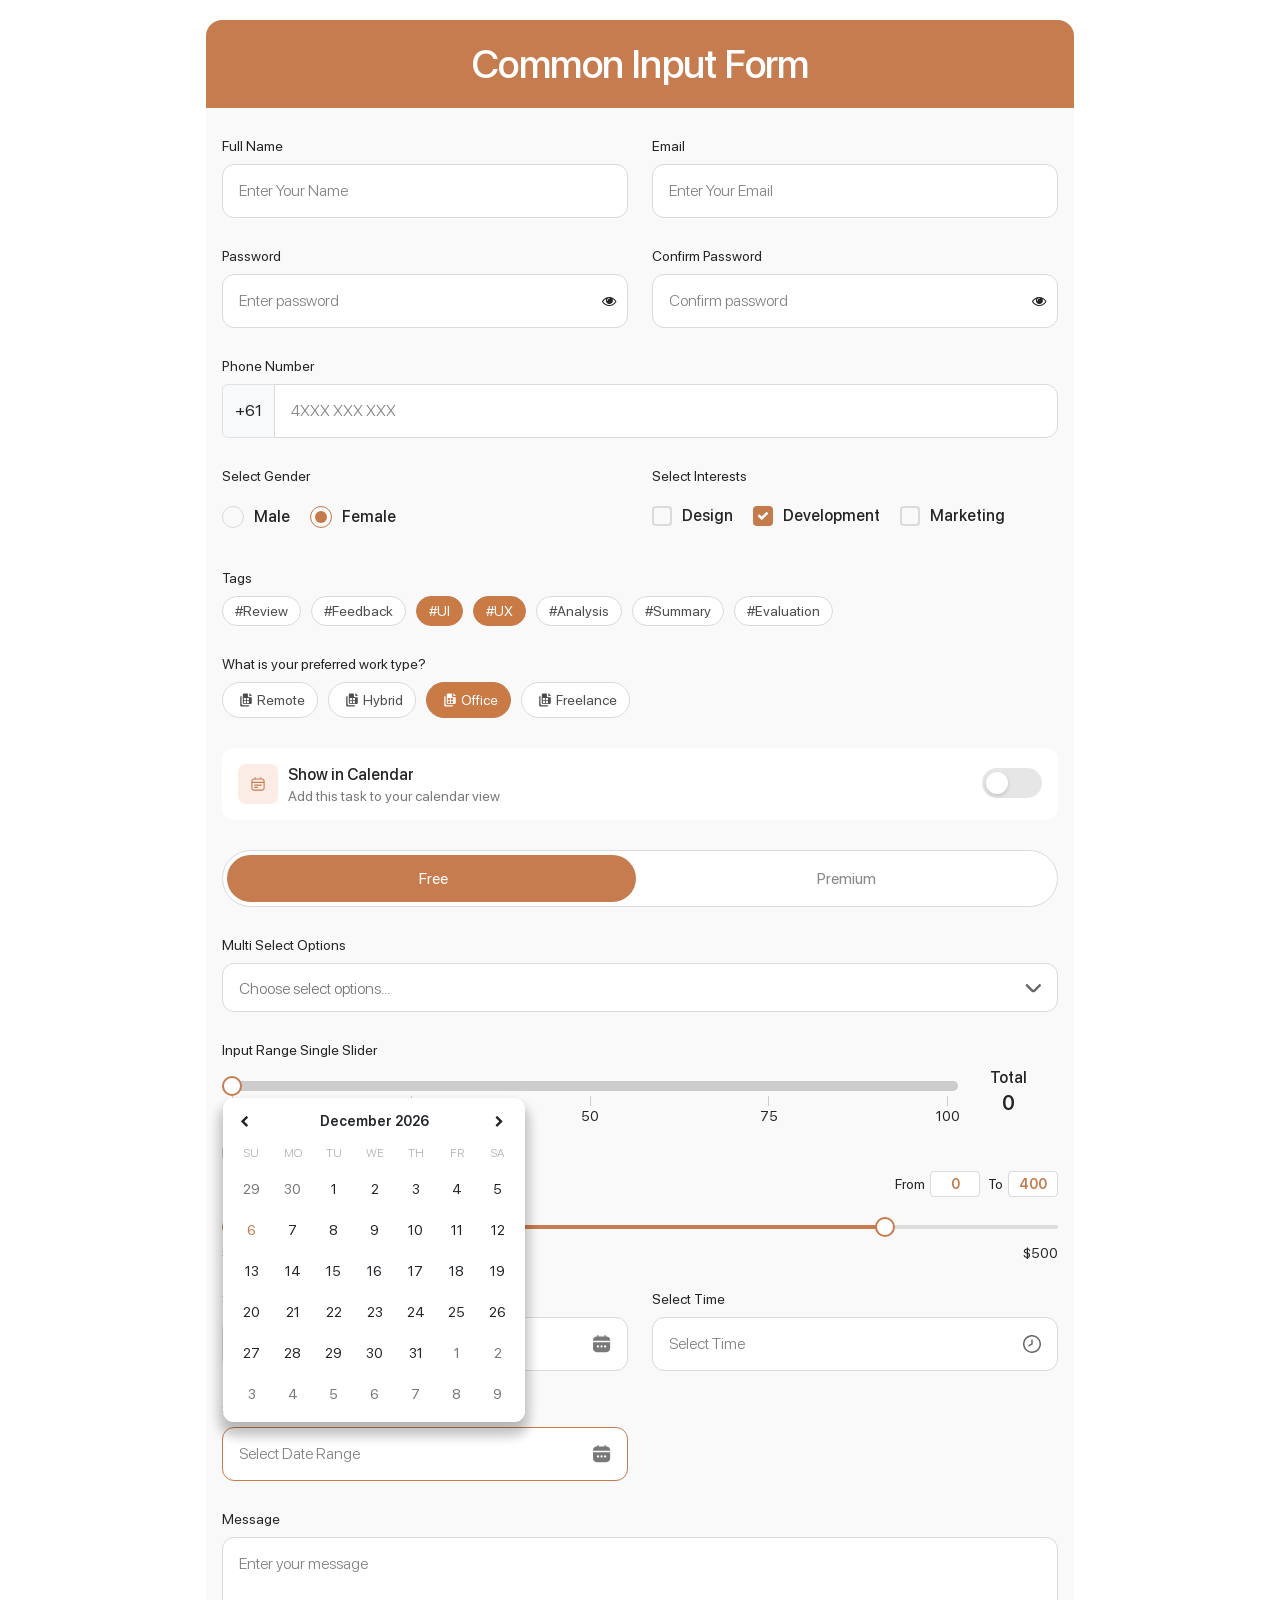
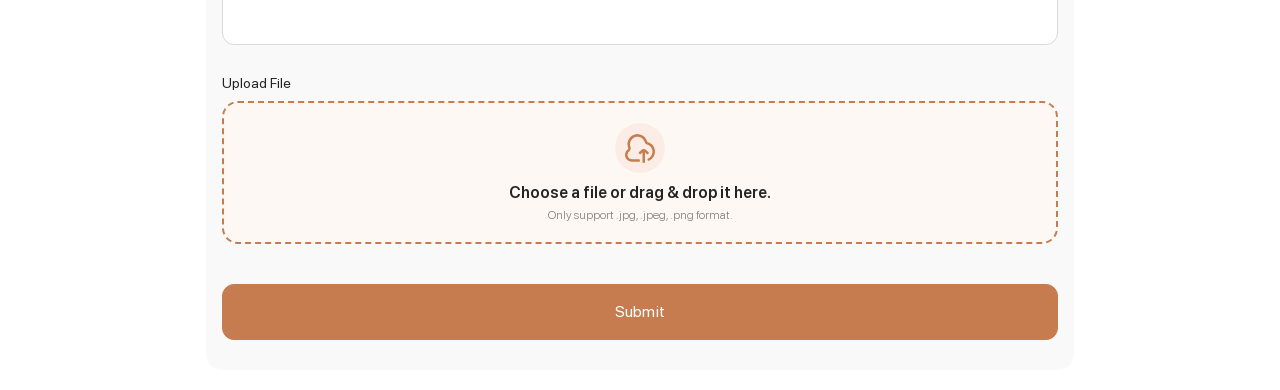
==== commit 1049f74b: "show end date in input getting error fixing" ====
--- a/index.html
+++ b/index.html
@@ -412,15 +412,21 @@
                                 <input type="range" min="0" max="500" value="400" class="range-input" id="range_max"
                                     step="1" />
                             </div>
-                        </div>
-                    </div>
-                    <!-- end -->
-
-                    <!-- Date Picker using flatpickr library-->
-                    <!-- <div class="field-group">
+
+                            <!-- Bottom Price Labels - Just numbers -->
+                            <div class="price-labels">
+                                <span class="price-label">$0</span>
+                                <span class="price-label">$500</span>
+                            </div>
+                        </div>
+                        <!-- end -->
+
+                        <!-- Date Picker using flatpickr library-->
+                        <!-- <div class="field-group">
                         <label class="form-label">Select Date</label>
                         <input id="datepicker" placeholder="Select date" class="form-control border datepicker">
-                    </div> -->
+                        </div> -->
+                    </div>
 
                     <!-- Custom Create Date,Time Picker -->
                     <div class="field-group">
@@ -428,14 +434,14 @@
                             <div class="col-sm-6 mb-3 mb-sm-0">
                                 <div class="custom-datetime">
                                     <label class="form-label">Select Date</label>
-                                    <input type="text" class="form-control border custom_date_pickr" id="myDatePicker"
-                                        name="myDatePicker" placeholder="Select Date">
+                                    <input type="text" class="form-control border datepicker-icon custom_date_pickr" id="myDatePicker"
+                                        name="myDatePicker" placeholder="Select Date" inputmode="none">
                                 </div>
                             </div>
                             <div class="col-sm-6 mb-sm-0">
                                 <div class="custom-datetime">
                                     <label class="form-label">Select Time</label>
-                                    <input type="text" class="form-control border custom_time_pickr" id="myTimePicker"
+                                    <input type="text" class="form-control border time-icon custom_time_pickr" id="myTimePicker"
                                         name="myTimePicker" placeholder="Select Time">
                                 </div>
                             </div>
@@ -449,8 +455,9 @@
                                 <div class="custom-datetime">
                                     <label class="form-label">Select Date Range</label>
                                     <div class="input-daterange">
-                                        <input type="text" class="form-control border custom_date_range_pickr"
-                                            id="myDateRange" name="myDateRange" placeholder="Select Date Range">
+                                        <input type="text" class="form-control border datepicker-icon custom_date_range_pickr"
+                                            id="myDateRange" name="myDateRange" placeholder="Select Date Range"
+                                            inputmode="none">
                                     </div>
                                 </div>
                             </div>
--- a/assets/css/style.css
+++ b/assets/css/style.css
@@ -1114,7 +1114,7 @@
     font-size: 13px;
 }
 
-.form-control.border.datepicker {
+.form-control.border.datepicker-icon {
     background-image: url(../images/calender-icon.svg);
     background-size: 18px;
     background-repeat: no-repeat;
@@ -1122,6 +1122,13 @@
     padding-right: 38px;
 }
 
+.form-control.border.time-icon {
+    background-image: url(../images/time.svg);
+    background-size: 18px;
+    background-repeat: no-repeat;
+    background-position: right 16px center;
+    padding-right: 38px;
+}
 
 /* end */
 
@@ -1251,6 +1258,17 @@
 
 .val-badge {
     display: inline-block;
+}
+
+.price-label {
+    display: inline-block;
+}
+
+.price-labels {
+    display: flex;
+    align-items: center;
+    justify-content: space-between;
+    gap: 15px;
 }
 
 /* Hide the number input spin arrows */
@@ -1701,6 +1719,10 @@
     padding: 10px 0 8px;
 }
 
+.custom-datetime .bootstrap-datetimepicker-widget table td.today {
+    color: #c67c4e;
+}
+
 .custom-datetime .bootstrap-datetimepicker-widget table td.day {
     box-sizing: border-box;
     height: 41px;
@@ -2079,5 +2101,4 @@
     -webkit-animation: scale-out-center 0.3s ease both;
     transform-origin: top center;
 }
-
 /* end */
--- a/assets/css/media.css
+++ b/assets/css/media.css
@@ -236,7 +236,8 @@
         padding: 15px 20px;
     }
 
-    .form-control.border.datepicker {
+    .form-control.border.datepicker-icon,
+    .form-control.border.time-icon {
         background-size: 15px;
         background-position: right 14px center;
         padding-right: 35px;
@@ -362,6 +363,10 @@
         padding: 8px 10px;
         background-color: #FBEDE5;
         border-radius: 10px;
+    }
+
+    .price-label {
+        font-size: 11px;
     }
 
     /* end */
@@ -398,16 +403,6 @@
         width: 100%;
     }
 
-    .range-input::-moz-range-thumb {
-        height: 14px;
-        width: 14px;
-    }
-
-    .range-input::-webkit-slider-thumb {
-        height: 14px;
-        width: 14px;
-    }
-
     /* end */
     .flatpickr-calendar {
         margin: 0 auto;
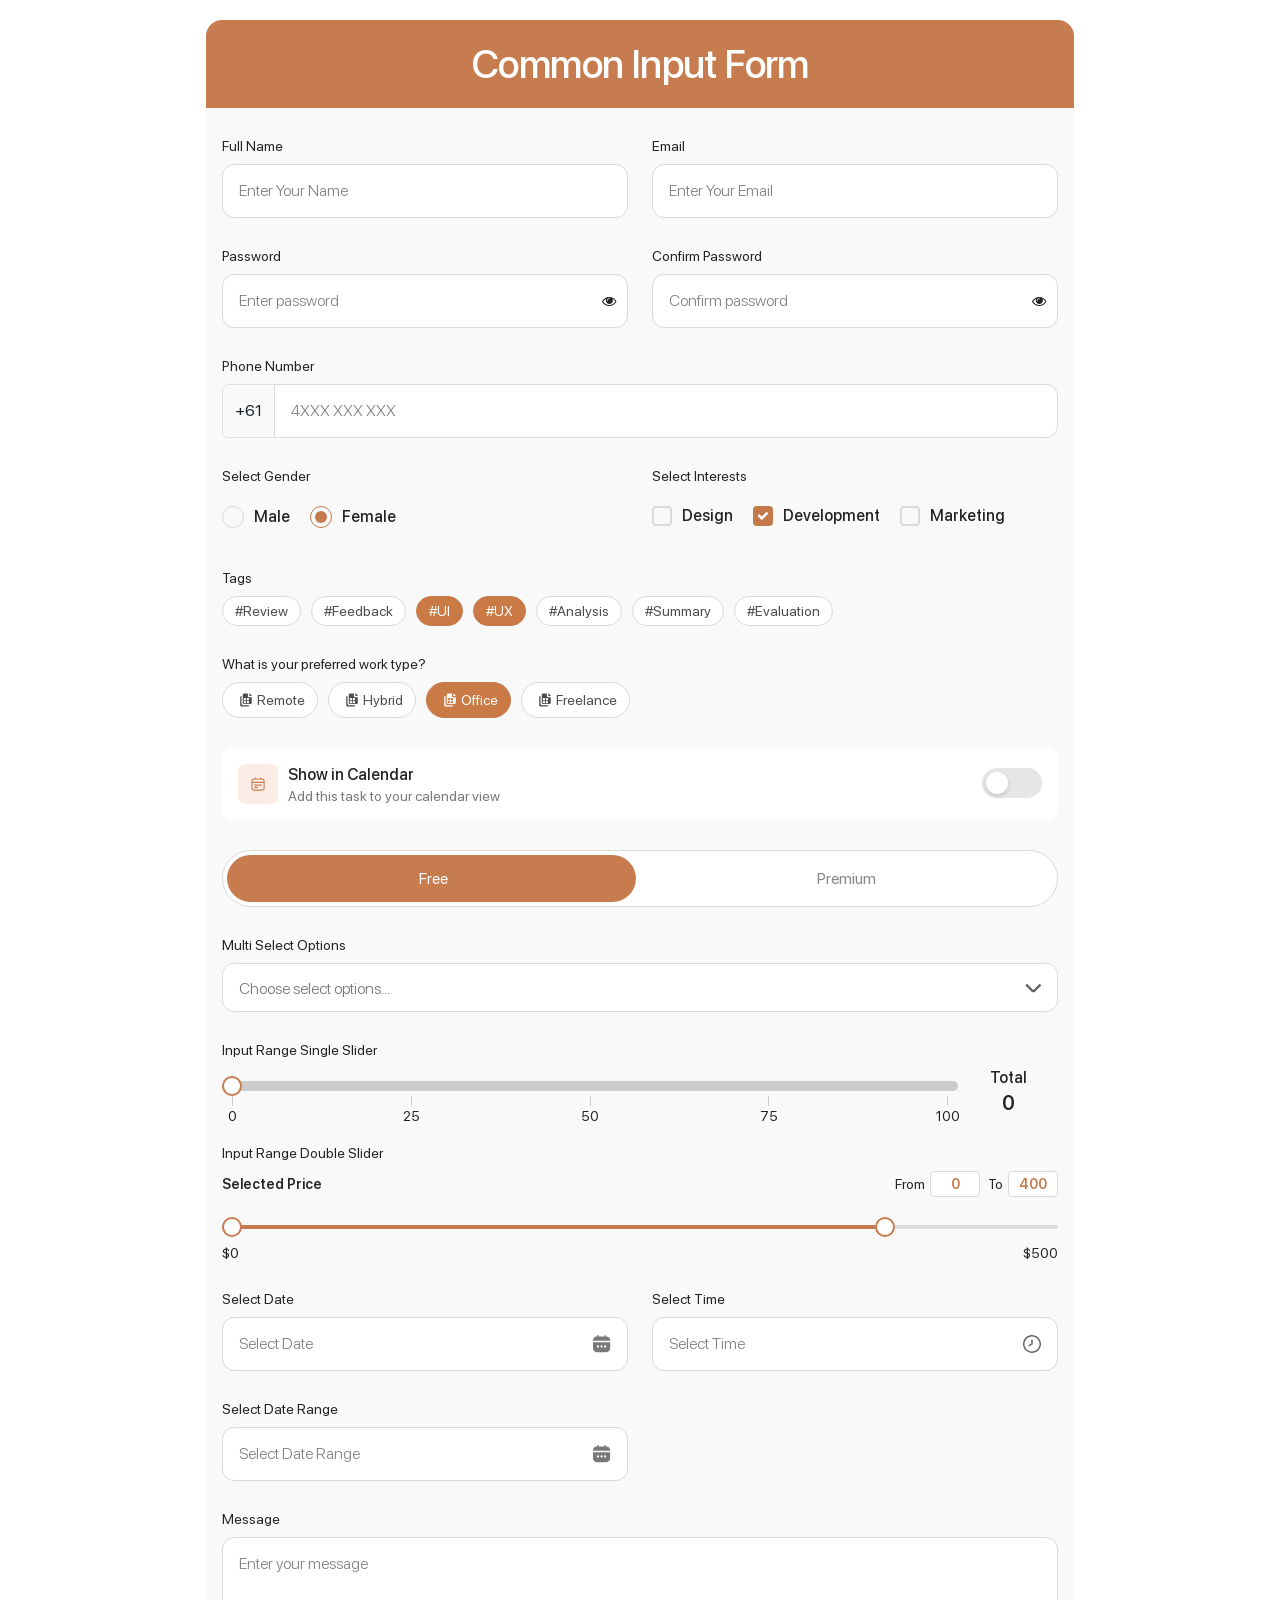
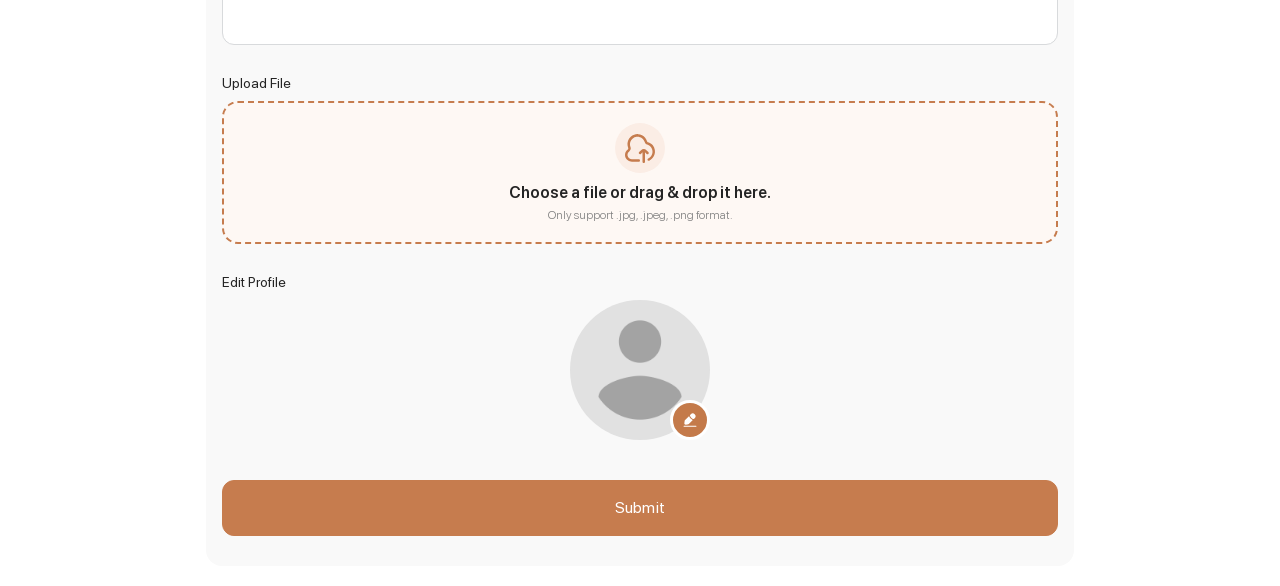
==== commit 2a094c66: "add profile image upload component with preview functionality" ====
--- a/index.html
+++ b/index.html
@@ -434,15 +434,16 @@
                             <div class="col-sm-6 mb-3 mb-sm-0">
                                 <div class="custom-datetime">
                                     <label class="form-label">Select Date</label>
-                                    <input type="text" class="form-control border datepicker-icon custom_date_pickr" id="myDatePicker"
-                                        name="myDatePicker" placeholder="Select Date" inputmode="none">
+                                    <input type="text" class="form-control border datepicker-icon custom_date_pickr"
+                                        id="myDatePicker" name="myDatePicker" placeholder="Select Date"
+                                        inputmode="none">
                                 </div>
                             </div>
                             <div class="col-sm-6 mb-sm-0">
                                 <div class="custom-datetime">
                                     <label class="form-label">Select Time</label>
-                                    <input type="text" class="form-control border time-icon custom_time_pickr" id="myTimePicker"
-                                        name="myTimePicker" placeholder="Select Time">
+                                    <input type="text" class="form-control border time-icon custom_time_pickr"
+                                        id="myTimePicker" name="myTimePicker" placeholder="Select Time">
                                 </div>
                             </div>
                         </div>
@@ -455,7 +456,8 @@
                                 <div class="custom-datetime">
                                     <label class="form-label">Select Date Range</label>
                                     <div class="input-daterange">
-                                        <input type="text" class="form-control border datepicker-icon custom_date_range_pickr"
+                                        <input type="text"
+                                            class="form-control border datepicker-icon custom_date_range_pickr"
                                             id="myDateRange" name="myDateRange" placeholder="Select Date Range"
                                             inputmode="none">
                                     </div>
@@ -485,8 +487,26 @@
                         </div>
                         <div id="filePreview"></div>
                     </div>
-
-                    <!-- end -->
+                    <!-- end -->
+
+                    <!-- Upload & Edit Profile Image > custom -->
+                    <div class="field-group image-upload-field">
+                        <label class="form-label">Edit Profile</label>
+
+                        <div class="profile-img-wrap">
+                            <div class="profile-img-preview" id="profilePreview">
+                                <!-- style="background-image: url('./assets/images/profile-avtar-placeholder.png');"> -->
+                            </div>
+
+                            <label for="profileInput" class="edit-btn-overlay">
+                                <img src="./assets/images/edit-icon.svg" alt="edit icon">
+                            </label>
+
+                            <input type="file" id="profileInput" class="profile-input" accept="image/*">
+                        </div>
+                    </div>
+                    <!-- end -->
+
 
                     <button type="submit" id="submitBtn" class="btn btn-submit">
                         <span class="btn-submittext">Submit</span>
--- a/assets/css/style.css
+++ b/assets/css/style.css
@@ -2101,4 +2101,57 @@
     -webkit-animation: scale-out-center 0.3s ease both;
     transform-origin: top center;
 }
+
+/* end */
+
+
+/************* Upload & Edit Profile Image *************/
+.profile-img-wrap {
+    position: relative;
+    margin: auto;
+    width: 140px;
+    height: 140px;
+    border-radius: 50%;
+}
+
+.profile-img-preview {
+    width: 100%;
+    height: 100%;
+    border-radius: 50%;
+    background-size: cover;
+    background-repeat: no-repeat;
+    background-position: center center;
+    border: none;
+    display: flex;
+    align-items: center;
+    justify-content: center;
+    cursor: pointer;
+    transition: all 0.3s ease;
+    -webkit-transition: all 0.3s ease;
+    -moz-transition: all 0.3s ease;
+    -ms-transition: all 0.3s ease;
+    -o-transition: all 0.3s ease;
+}
+
+.profile-input {
+    display: none;
+}
+
+.edit-btn-overlay {
+    position: absolute;
+    right: 0;
+    bottom: 0;
+    width: 40px;
+    height: 40px;
+    border-radius: 50%;
+    background:     #c47a4a;
+    color: #fff;
+    border: 3px solid #fff;
+    display: flex;
+    align-items: center;
+    justify-content: center;
+    cursor: pointer;
+    font-size: 18px;
+}
+
 /* end */
--- a/assets/css/media.css
+++ b/assets/css/media.css
@@ -267,6 +267,21 @@
 }
 
 @media (max-width: 575px) {
+
+    /* Profile Upload image */
+    .profile-img-wrap {
+        width: 120px;
+        height: 120px;
+    }
+
+    .edit-btn-overlay {
+        width: 35px;
+        height: 35px;
+        border-width: 2px;
+    }
+
+    /* end */
+
 
     /* Bootstrap DateTimepicker */
     .custom-datetime .custom_time_pickr+.bootstrap-datetimepicker-widget.dropdown-menu {
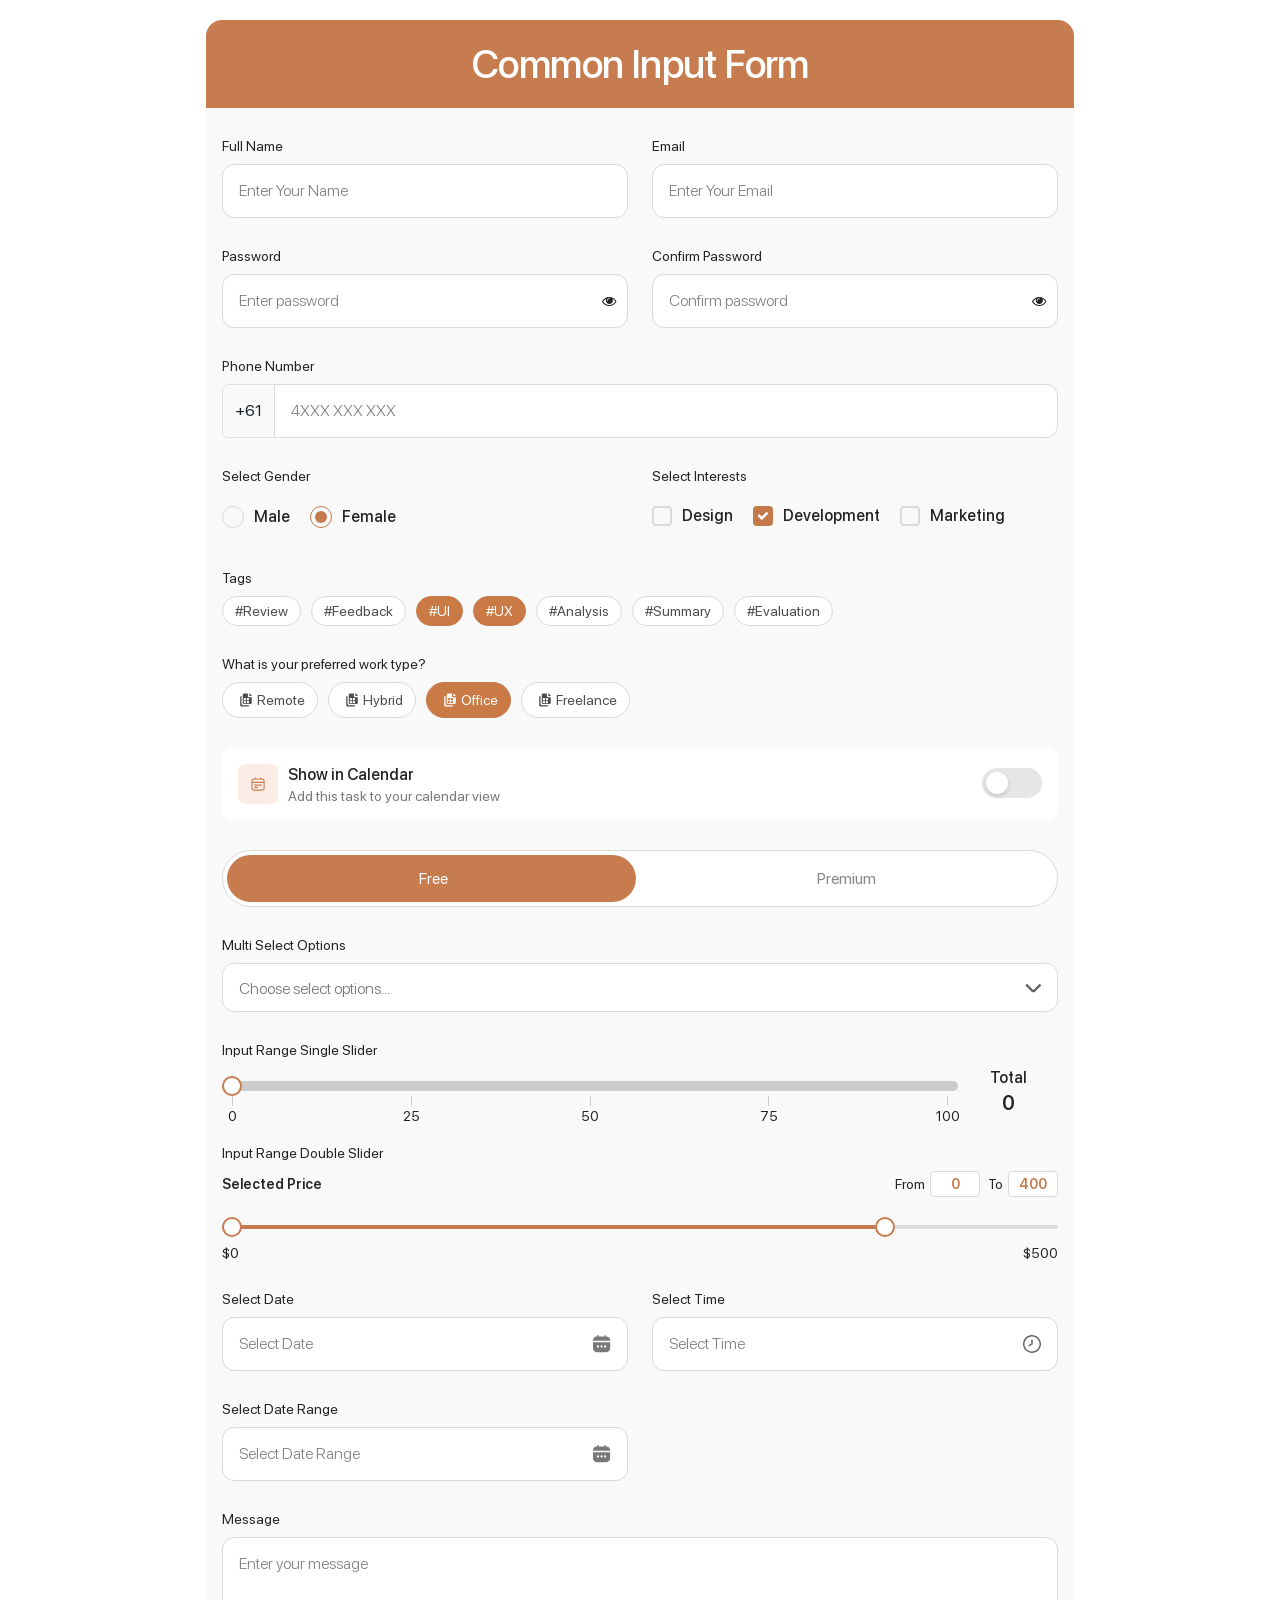
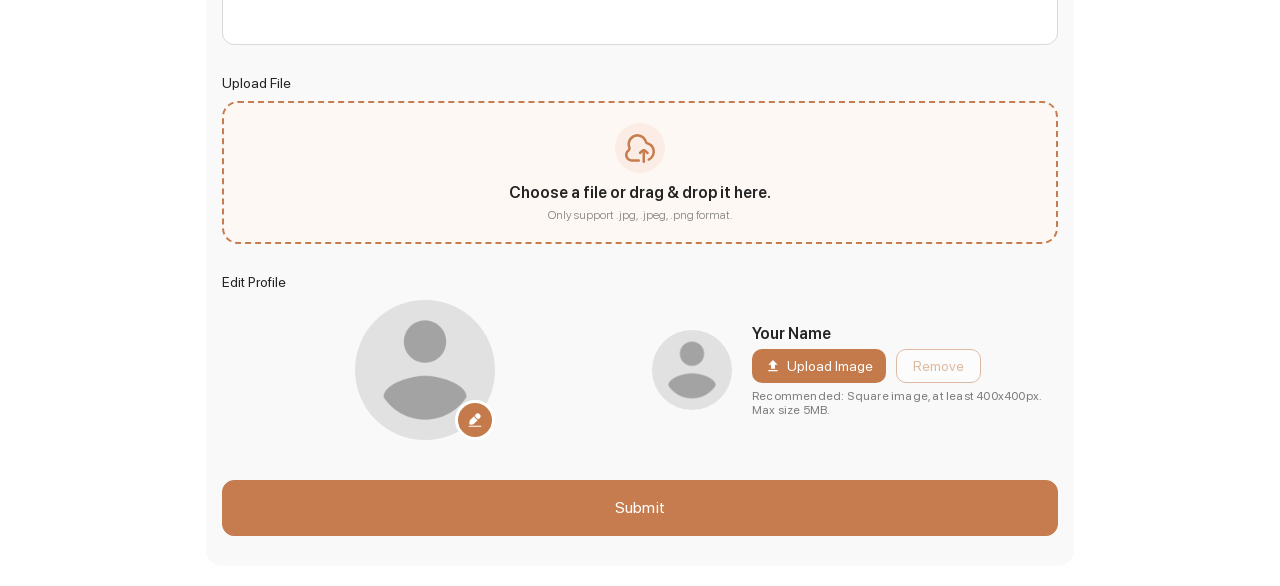
==== commit f984de07: "profile edit & remove file done" ====
--- a/index.html
+++ b/index.html
@@ -492,18 +492,51 @@
                     <!-- Upload & Edit Profile Image > custom -->
                     <div class="field-group image-upload-field">
                         <label class="form-label">Edit Profile</label>
-
-                        <div class="profile-img-wrap">
-                            <div class="profile-img-preview" id="profilePreview">
-                                <!-- style="background-image: url('./assets/images/profile-avtar-placeholder.png');"> -->
-                            </div>
-
-                            <label for="profileInput" class="edit-btn-overlay">
-                                <img src="./assets/images/edit-icon.svg" alt="edit icon">
-                            </label>
-
-                            <input type="file" id="profileInput" class="profile-input" accept="image/*">
-                        </div>
+                        <div class="row align-items-center">
+                            <div class="col-md-6">
+                                <div class="profile-img-wrap">
+                                    <div class="profile-img-preview" id="profilePreview">
+                                        <!-- style="background-image: url('./assets/images/profile-avtar-placeholder.png');"> -->
+                                    </div>
+
+                                    <label for="profileInput" class="edit-btn-overlay">
+                                        <img src="./assets/images/edit-icon.svg" alt="edit icon">
+                                    </label>
+
+                                    <input type="file" id="profileInput" class="profile-input" accept="image/*">
+                                </div>
+                            </div>
+                            <div class="col-md-6">
+                                <div class="profile-upload-wrap">
+                                    <div class="profile-img-preview" id="profilePreview1"></div>
+
+                                    <div class="profile-info">
+                                        <span class="profile-name d-inline-block">Your Name</span>
+                                        <div class="edit-remove-btn-wrap">
+                                            <!-- Edit Icon -->
+                                            <button type="button" class="profile-upload-btn" id="removeProfile1">
+                                                <svg xmlns="http://www.w3.org/2000/svg" viewBox="0 0 24 24" width="24"
+                                                    height="24" class="upload-icon">
+                                                    <path d="M9 16h6v-6h4l-7-7-7 7h4zm-4 2h14v2H5z" />
+                                                </svg>
+                                                Upload Image
+                                            </button>
+
+                                            <!-- Remove Icon -->
+                                            <button type="button" class="profile-remove-btn" id="removeProfile1">
+                                                Remove
+                                                <!-- <img src="./assets/images/remove-icon.svg" alt="remove icon"> -->
+                                            </button>
+                                        </div>
+                                        <div class="image-guidelines">
+                                            Recommended: Square image, at least 400x400px. Max size 5MB.
+                                        </div>
+                                    </div>
+                                    <input type="file" id="profileInput1" class="profile-input" accept="image/*">
+                                </div>
+                            </div>
+                        </div>
+
                     </div>
                     <!-- end -->
 
--- a/assets/css/style.css
+++ b/assets/css/style.css
@@ -2144,7 +2144,7 @@
     width: 40px;
     height: 40px;
     border-radius: 50%;
-    background:     #c47a4a;
+    background: #c47a4a;
     color: #fff;
     border: 3px solid #fff;
     display: flex;
@@ -2154,4 +2154,111 @@
     font-size: 18px;
 }
 
+/* end */
+
+
+/************* Upload, Edit & Remove Profile Image *************/
+.profile-upload-wrap {
+    display: flex;
+    align-items: center;
+    gap: 20px;
+}
+
+.profile-upload-wrap .profile-img-preview {
+    display: block;
+    flex-shrink: 0;
+    width: 80px;
+    height: 80px;
+    border-radius: 50%;
+    -webkit-border-radius: 50%;
+    -moz-border-radius: 50%;
+    -ms-border-radius: 50%;
+    -o-border-radius: 50%;
+    cursor: default;
+}
+
+.edit-remove-btn-wrap {
+    display: flex;
+    align-items: center;
+    gap: 10px;
+}
+
+.profile-upload-btn {
+    border: 1px solid transparent;
+    background-color: #c47a4a;
+    color: #fff;
+    display: flex;
+    align-items: center;
+    text-align: center;
+    gap: 6px;
+    padding: 8px 12px;
+    border-radius: 10px;
+    font-size: 14px;
+    will-change: transform;
+    transition: all .4s ease;
+    transform-origin: center center;
+    -webkit-transition: all .4s ease;
+    -moz-transition: all .4s ease;
+    -ms-transition: all .4s ease;
+    -o-transition: all .4s ease;
+}
+
+.profile-upload-btn:active {
+    transform: scale(0.92);
+    -webkit-transform: scale(0.92);
+    -moz-transform: scale(0.92);
+    -ms-transform: scale(0.92);
+    -o-transform: scale(0.92);
+}
+
+.upload-icon {
+    width: 16px;
+    height: 16px;
+    fill: white;
+}
+
+.profile-remove-btn {
+    border: 1px solid #c47a4a;
+    background-color: #fff;
+    color: #c47a4a;
+    text-align: center;
+    padding: 8px 16px;
+    border-radius: 10px;
+    font-size: 14px;
+    will-change: transform;
+    transition: all .4s ease;
+    transform-origin: center center;
+    -webkit-transition: all .4s ease;
+    -moz-transition: all .4s ease;
+    -ms-transition: all .4s ease;
+    -o-transition: all .4s ease;
+}
+
+.profile-remove-btn:active {
+    transform: scale(0.92);
+    -webkit-transform: scale(0.92);
+    -moz-transform: scale(0.92);
+    -ms-transform: scale(0.92);
+    -o-transform: scale(0.92);
+}
+
+.profile-remove-btn.disabled {
+    opacity: 0.5;
+    pointer-events: none;
+    cursor: not-allowed;
+}
+
+.profile-name {
+    font-size: 16px;
+    font-weight: 600;
+    margin-bottom: 6px;
+}
+
+.image-guidelines {
+    font-size: 12px;
+    color: #7c7c7c;
+    margin-top: 6px;
+    letter-spacing: 0.2px;
+}
+
 /* end */
--- a/assets/css/media.css
+++ b/assets/css/media.css
@@ -266,7 +266,46 @@
     }
 }
 
+@media (max-width: 768px) {
+    .profile-upload-wrap {
+        gap: 15px;
+        padding: 30px 0;
+    }
+
+    .profile-upload-btn,
+    .profile-remove-btn {
+        gap: 3px;
+        padding: 6px 10px;
+        border-radius: 8px;
+        font-size: 12px;
+        letter-spacing: 0.2px;
+    }
+
+    .upload-icon {
+        width: 14px;
+        height: 14px;
+    }
+}
+
+
 @media (max-width: 575px) {
+
+    /* Profile Upload or remove image */
+    .profile-upload-wrap .profile-img-preview {
+        width: 60px;
+        height: 60px;
+    }
+
+    .profile-upload-wrap {
+        gap: 12px;
+        flex-direction: column;
+        text-align: center;
+    }
+
+    .edit-remove-btn-wrap {
+        gap: 8px;
+        justify-content: center;
+    }
 
     /* Profile Upload image */
     .profile-img-wrap {
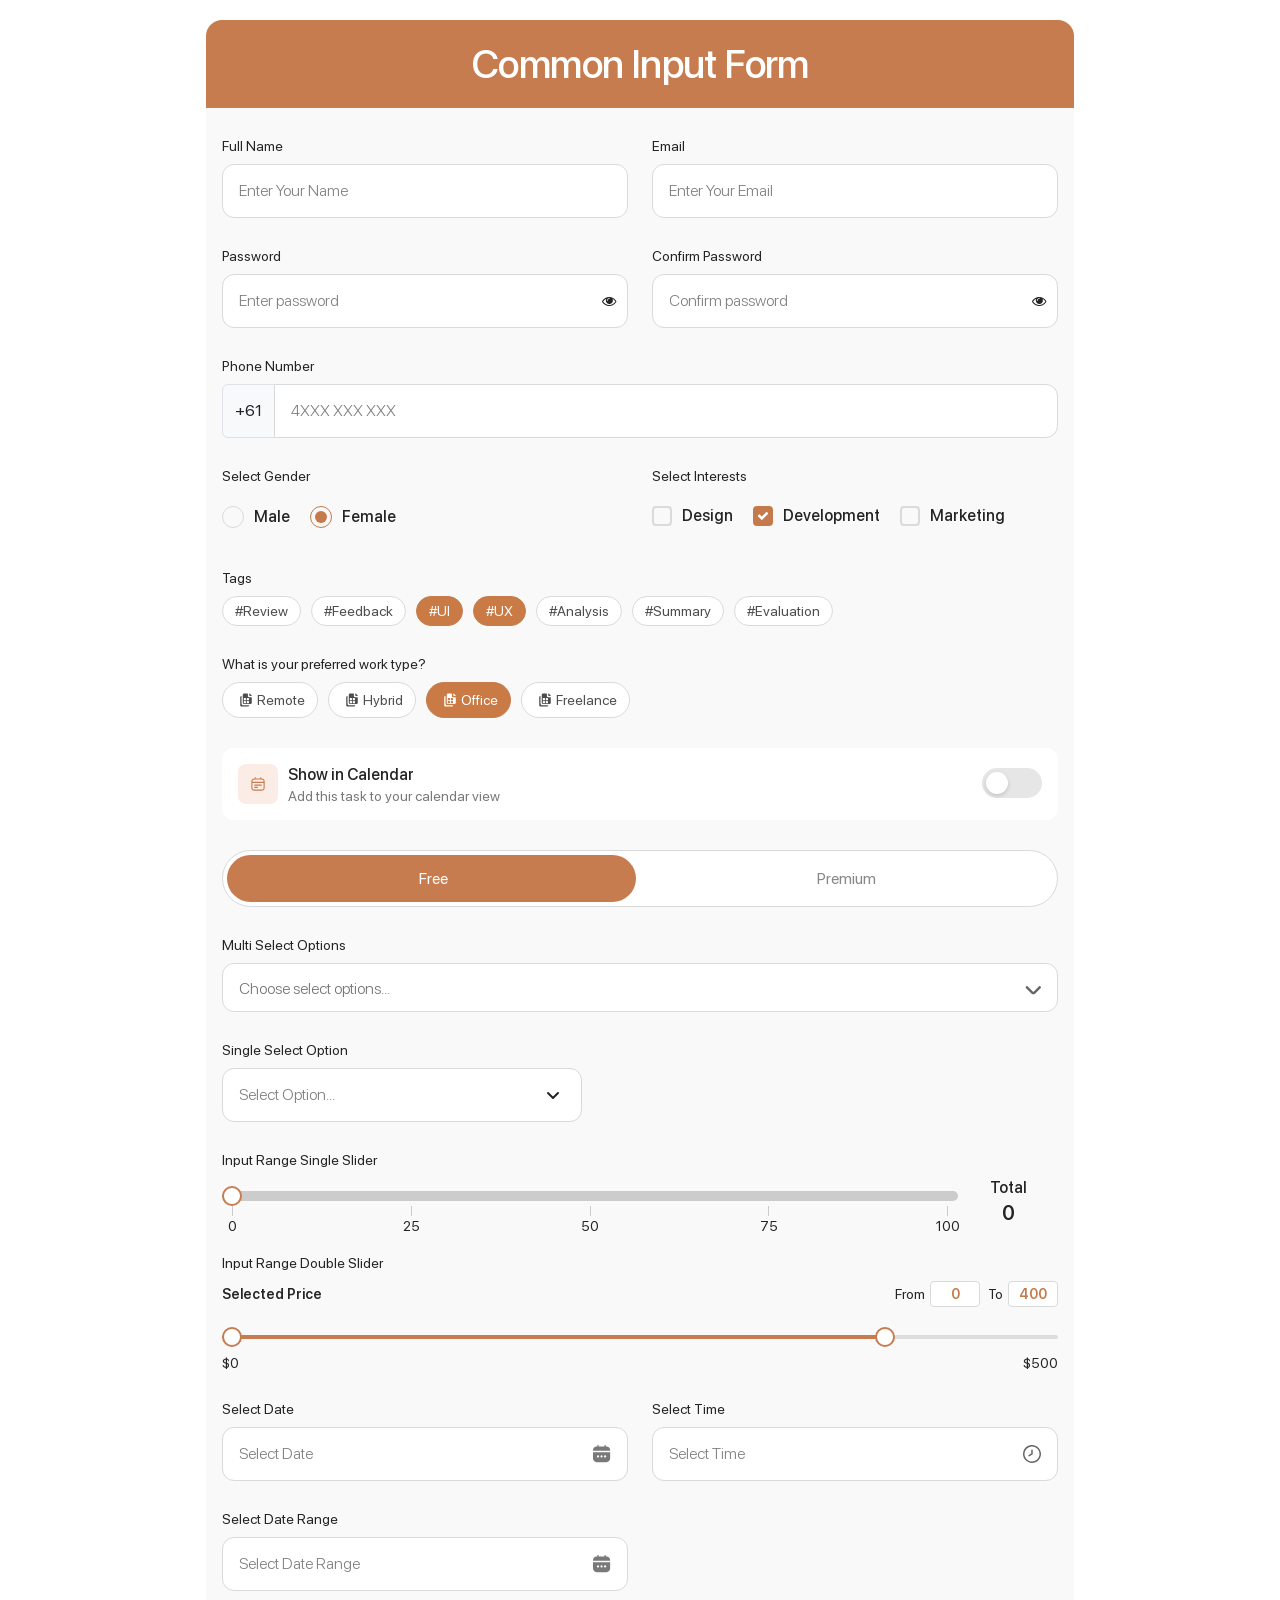
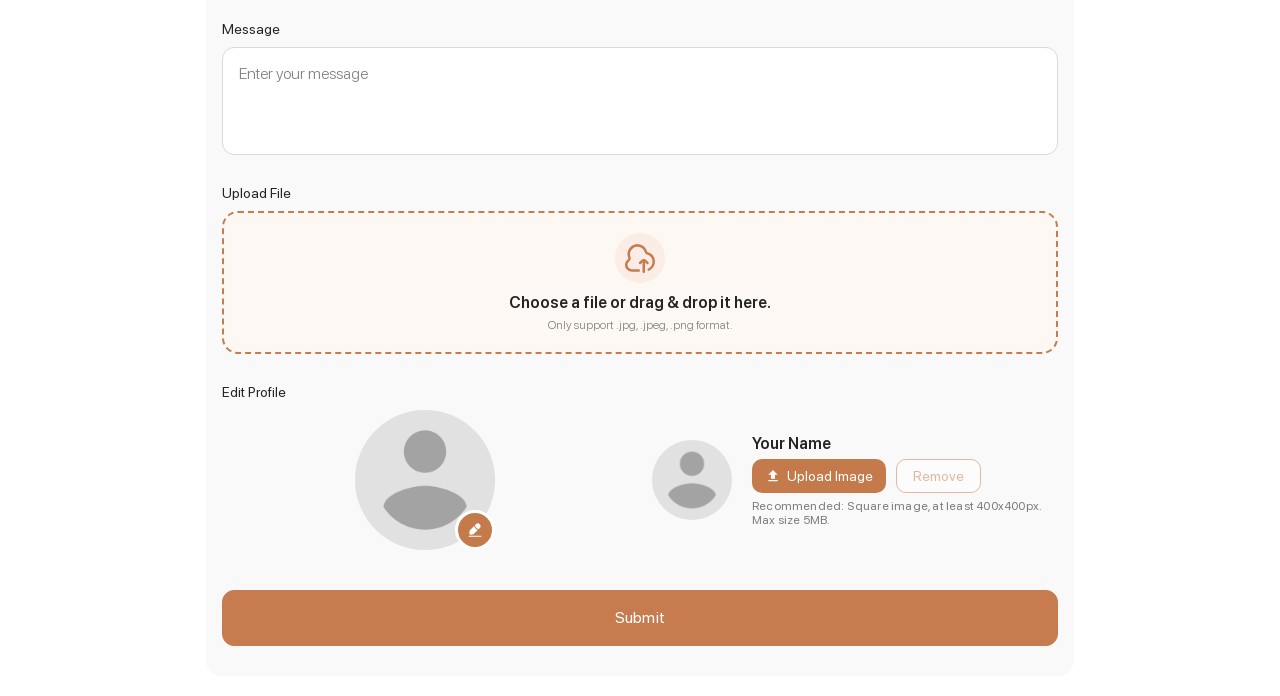
==== commit ae21c3ea: "designed single custom dropdown" ====
--- a/index.html
+++ b/index.html
@@ -360,6 +360,43 @@
                     </div>
                     <!-- end -->
 
+                    <!-- Single Select Custom Dropdown -->
+                    <div class="field-group">
+                        <div class="custom-select-wrap">
+                            <label class="form-label">Single Select Option</label>
+
+                            <!-- Select Box -->
+                            <div class="custom-select-box form-control border">
+                                <span class="selected-text">
+                                   Select Option...
+                                </span>
+
+                                <svg class="dropdown-arrow" xmlns="http://www.w3.org/2000/svg" width="24" height="24"
+                                    viewBox="0 0 24 24">
+
+                                    <path d="M7 10l5 5 5-5" fill="none" stroke="currentColor" stroke-width="2"
+                                        stroke-linecap="round" stroke-linejoin="round" />
+                                </svg>
+                            </div>
+
+                            <!-- Dropdown -->
+                            <div class="custom-dropdown">
+                                <div class="dropdown-item">
+                                    Design Discussion
+                                </div>
+                                <div class="dropdown-item">
+                                    User Research
+                                </div>
+                                <div class="dropdown-item">
+                                    Prototype Development
+                                </div>
+
+                            </div>
+
+                        </div>
+                    </div>
+                    <!-- end  -->
+
                     <!-- Input Range Single Slider -->
                     <div class="field-group">
                         <label class="form-label">Input Range Single Slider</label>
--- a/assets/css/style.css
+++ b/assets/css/style.css
@@ -29,8 +29,8 @@
 *:focus,
 *:active :focus {
     text-decoration: none;
-    outline: none !important;
-    outline-offset: 0 !important;
+    /* outline: none !important;
+    outline-offset: 0 !important; */
 }
 
 ::-webkit-scrollbar {
@@ -273,6 +273,7 @@
     gap: 4px 6px;
     flex-wrap: wrap;
     margin-bottom: 0;
+    /* margin-right: 12px; */
 }
 
 .select2-container--default .select2-selection--multiple .select2-selection__choice {
@@ -324,6 +325,10 @@
     margin-top: 0;
     font-size: 1.3em;
     height: auto;
+    right: 30px;
+    padding: 1px;
+    line-height: 1;
+    text-align: center;
 }
 
 .select2-selection.select2-selection--multiple.select2-selection--clearable>.select2-search.select2-search--inline {
@@ -336,7 +341,7 @@
     right: 16px;
     top: 16px;
     width: 16px;
-    height: 16px;
+    height: 20px;
     background-image: url(../images/btnnav-icon.svg);
     background-repeat: no-repeat;
     background-size: 100%;
@@ -2261,4 +2266,75 @@
     letter-spacing: 0.2px;
 }
 
-/* end */+/* end */
+
+
+/************* Single Dropdown > custom *************/
+
+.custom-select-wrap {
+    position: relative;
+    width: 360px;
+}
+
+.custom-select-box {
+    display: flex;
+    align-items: center;
+    justify-content: space-between;
+    cursor: pointer;
+}
+
+.selected-text {
+    color: #808080;
+    font-weight: 300;
+    font-size: 16px;
+    overflow: hidden;
+    white-space: nowrap;
+    margin-right: 10px;
+}
+
+.selected-text.selected {
+    color: #242424;
+}
+
+.custom-select-wrap .dropdown-arrow {
+    transition: transform .3s ease;
+    flex-shrink: 0;
+}
+
+.custom-select-wrap.active .dropdown-arrow {
+    transform: rotate(180deg);
+}
+
+.custom-dropdown {
+    width: 100%;
+    background: #fff;
+    border-radius: 14px;
+    border: 1px solid #eee;
+    overflow: hidden;
+    display: none;
+    box-shadow: 0 10px 30px rgba(0, 0, 0, .08);
+}
+
+.custom-dropdown .dropdown-item {
+    padding: 14px 16px;
+    cursor: pointer;
+    border-bottom: 1px dashed #e6e6e6;
+    font-size: 14px;
+    white-space: normal;
+    transition: all .3s ease;
+}
+
+.custom-dropdown .dropdown-item:last-child {
+    border-bottom: none;
+}
+
+.custom-dropdown .dropdown-item:hover,
+.custom-dropdown .dropdown-item:active {
+    background: #f8f8f8;
+}
+
+.dropdown-item.selected {
+    background: #f4ede8;
+    color: #c47a4a;
+    font-weight: 500;
+}
--- a/assets/css/media.css
+++ b/assets/css/media.css
@@ -32,6 +32,21 @@
 
 @media (max-width: 992px) {
 
+    /* Custom Single Dropdown */
+    .selected-text {
+        font-size: 14px;
+    }
+
+    .custom-select-wrap .dropdown-arrow {
+        width: 20px;
+        height: 20px;
+    }
+
+    .custom-dropdown .dropdown-item {
+        padding: 12px 14px;
+        font-size: 13px;
+    }
+
     /* Bootstrap DateTimepicker */
     .custom-datetime .timepicker .btn {
         border-radius: 8px;
@@ -88,9 +103,9 @@
     /* end */
     .select2-selection--multiple::after {
         right: 14px;
-        top: 14px;
-        width: 14px;
-        height: 14px;
+        top: 16px;
+        width: 12px;
+        height: 12px;
     }
 
     /* canvas chart */
@@ -289,6 +304,15 @@
 
 
 @media (max-width: 575px) {
+
+    /* Custom single dropdown */
+    .custom-select-wrap {
+        width: 100%;
+    }
+
+    .custom-dropdown {
+        border-radius: 10px;
+    }
 
     /* Profile Upload or remove image */
     .profile-upload-wrap .profile-img-preview {
@@ -547,7 +571,6 @@
     }
 
     .form-control.border {
-        padding: 10px 14px;
         border-radius: 10px;
     }
 
@@ -567,4 +590,12 @@
     .upload-box .file-upload-icon {
         width: 40px;
     }
+
+    .select2-container .select2-selection--multiple .select2-selection__clear {
+        right: 26px;
+    }
+
+    .select2-container .select2-selection--multiple .select2-selection__clear {
+        display: none;
+    }
 }
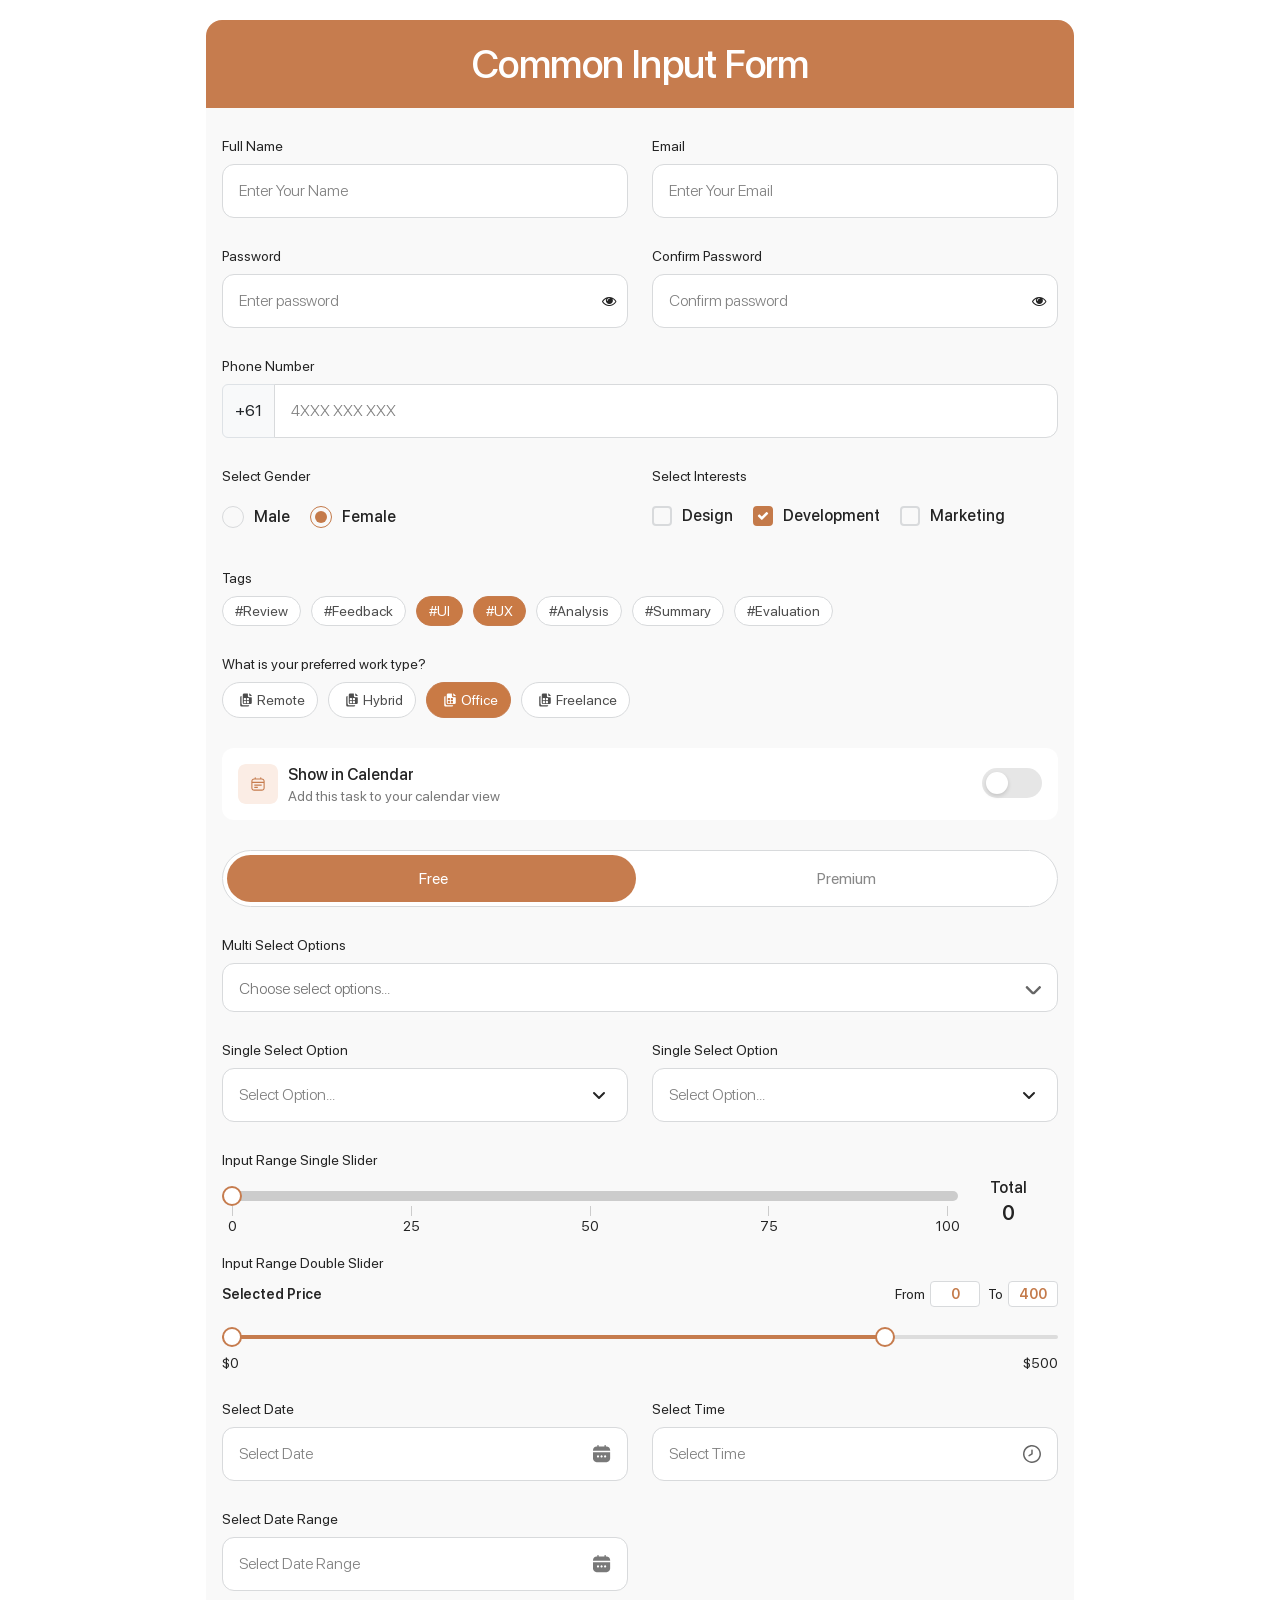
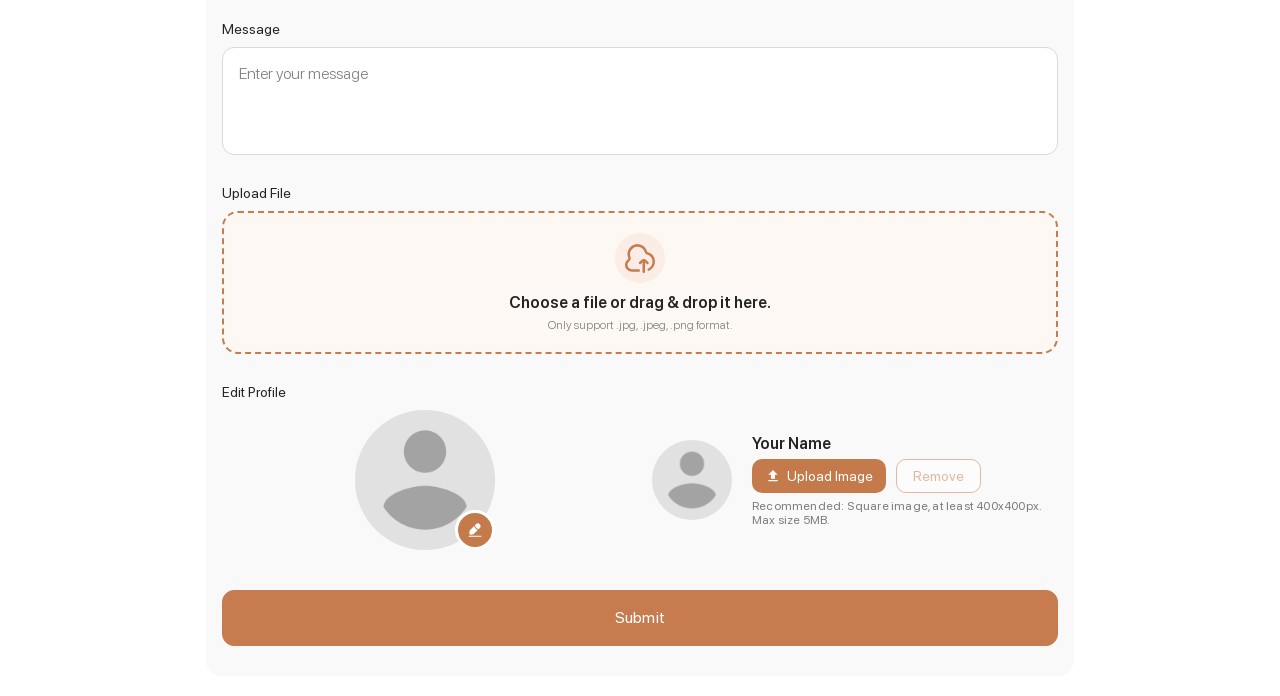
==== commit 08ff69ef: "floating dropdown done" ====
--- a/index.html
+++ b/index.html
@@ -360,42 +360,82 @@
                     </div>
                     <!-- end -->
 
-                    <!-- Single Select Custom Dropdown -->
-                    <div class="field-group">
-                        <div class="custom-select-wrap">
-                            <label class="form-label">Single Select Option</label>
-
-                            <!-- Select Box -->
-                            <div class="custom-select-box form-control border">
-                                <span class="selected-text">
-                                   Select Option...
-                                </span>
-
-                                <svg class="dropdown-arrow" xmlns="http://www.w3.org/2000/svg" width="24" height="24"
-                                    viewBox="0 0 24 24">
-
-                                    <path d="M7 10l5 5 5-5" fill="none" stroke="currentColor" stroke-width="2"
-                                        stroke-linecap="round" stroke-linejoin="round" />
-                                </svg>
-                            </div>
-
-                            <!-- Dropdown -->
-                            <div class="custom-dropdown">
-                                <div class="dropdown-item">
-                                    Design Discussion
-                                </div>
-                                <div class="dropdown-item">
-                                    User Research
-                                </div>
-                                <div class="dropdown-item">
-                                    Prototype Development
-                                </div>
-
-                            </div>
-
-                        </div>
-                    </div>
-                    <!-- end  -->
+                    <div class="row">
+                        <div class="col-md-6">
+                            <!-- Single Select Custom Dropdown -->
+                            <div class="field-group">
+                                <div class="custom-select-wrap" id="SelectDropdown">
+                                    <label class="form-label">Single Select Option</label>
+
+                                    <!-- Select Box -->
+                                    <div class="custom-select-box form-control border">
+                                        <span class="selected-text">
+                                            Select Option...
+                                        </span>
+
+                                        <svg class="dropdown-arrow" xmlns="http://www.w3.org/2000/svg" width="24"
+                                            height="24" viewBox="0 0 24 24">
+
+                                            <path d="M7 10l5 5 5-5" fill="none" stroke="currentColor" stroke-width="2"
+                                                stroke-linecap="round" stroke-linejoin="round" />
+                                        </svg>
+                                    </div>
+
+                                    <!-- Dropdown -->
+                                    <div class="custom-dropdown">
+                                        <div class="dropdown-item">
+                                            Design Discussion
+                                        </div>
+                                        <div class="dropdown-item">
+                                            User Research
+                                        </div>
+                                        <div class="dropdown-item">
+                                            Prototype Development
+                                        </div>
+
+                                    </div>
+
+                                </div>
+                            </div>
+                            <!-- end  -->
+                        </div>
+                        <div class="col-md-6">
+                            <!-- Single Select Custom floating Dropdown -->
+                            <div class="field-group">
+                                <div class="custom-select-wrap floating-dropdown" id="FloatingDropdownWrap">
+                                    <label class="form-label">Single Select Option</label>
+
+                                    <!-- Select Box -->
+                                    <div class="custom-select-box form-control border" id="FloatingDropdown">
+                                        <span class="selected-text" id="selectedValue">
+                                            Select Option...
+                                        </span>
+
+                                        <svg class="dropdown-arrow" xmlns="http://www.w3.org/2000/svg" width="24"
+                                            height="24" viewBox="0 0 24 24">
+
+                                            <path d="M7 10l5 5 5-5" fill="none" stroke="currentColor" stroke-width="2"
+                                                stroke-linecap="round" stroke-linejoin="round" />
+                                        </svg>
+                                    </div>
+
+                                    <!-- Dropdown -->
+                                    <div class="custom-dropdown" id="DropdownOptions">
+                                        <div class="dropdown-item optionitem" data-value="Design Discussion">
+                                            Design Discussion
+                                        </div>
+                                        <div class="dropdown-item optionitem" data-value="User Research">
+                                            User Research
+                                        </div>
+                                        <div class="dropdown-item optionitem" data-value="Prototype Development">
+                                            Prototype Development
+                                        </div>
+                                    </div>
+                                </div>
+                            </div>
+                            <!-- end -->
+                        </div>
+                    </div>
 
                     <!-- Input Range Single Slider -->
                     <div class="field-group">
--- a/assets/css/style.css
+++ b/assets/css/style.css
@@ -2273,7 +2273,6 @@
 
 .custom-select-wrap {
     position: relative;
-    width: 360px;
 }
 
 .custom-select-box {
@@ -2337,4 +2336,26 @@
     background: #f4ede8;
     color: #c47a4a;
     font-weight: 500;
+}
+
+/************* Single Floating Dropdown > custom *************/
+.floating-dropdown .custom-dropdown {
+    display: unset;
+    position: absolute;
+    top: calc(100% + 8px);
+    left: 0;
+    right: 0;
+    overflow: hidden;
+    opacity: 0;
+    visibility: hidden;
+    transform: translateY(-10px);
+    transition: all 0.3s ease;
+    z-index: 1000;
+    box-shadow: 0 10px 40px rgba(0, 0, 0, 0.3);
+}
+
+.floating-dropdown .custom-dropdown.show {
+    opacity: 1;
+    visibility: visible;
+    transform: translateY(0);
 }
